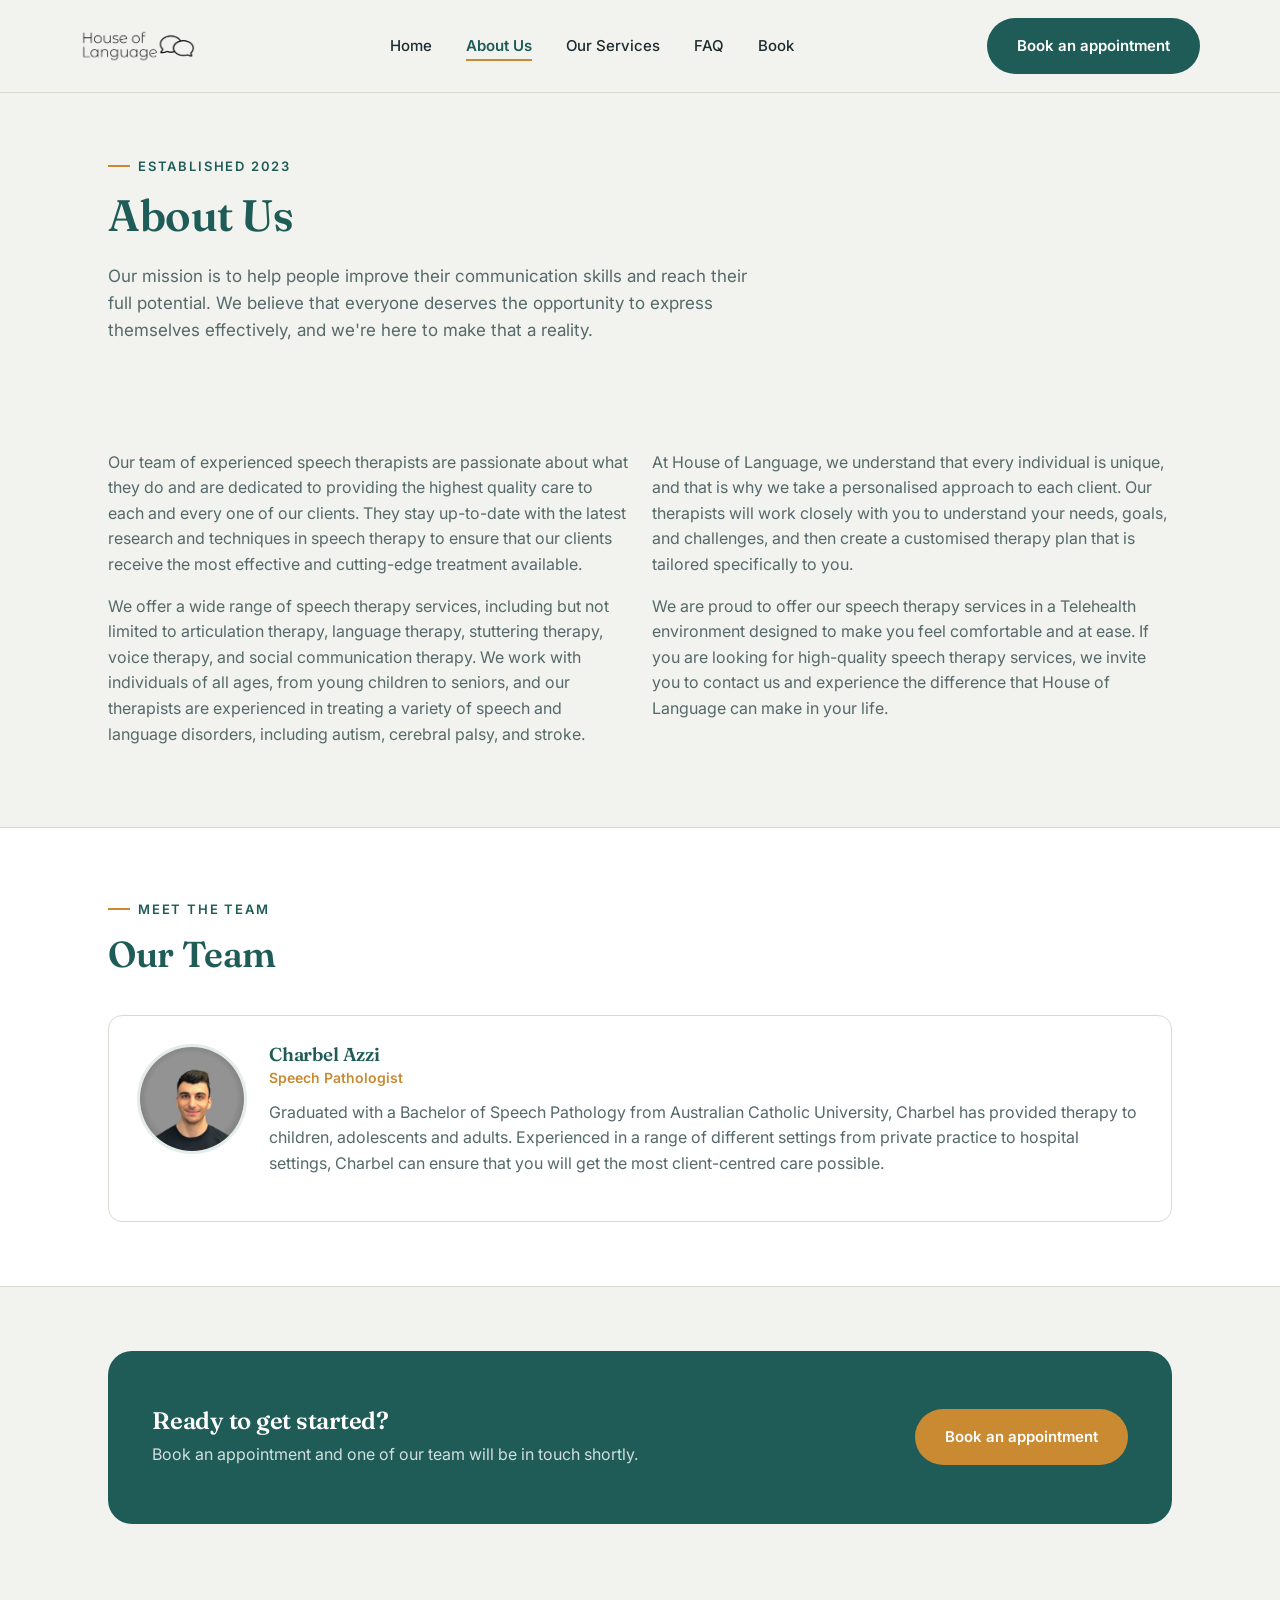
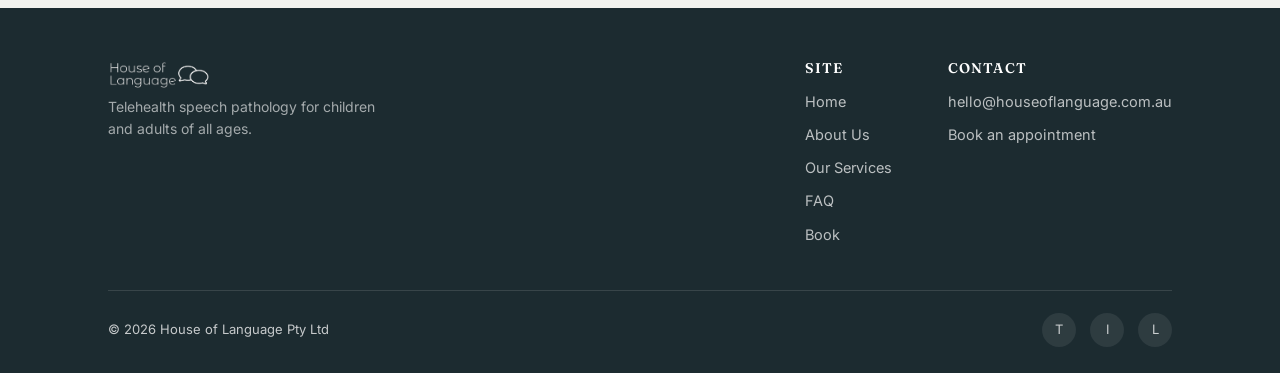
==== about.html @ f4f8b5aa "Add files via upload" ====
<!DOCTYPE html>
<html lang="en">
<head>
<meta charset="UTF-8">
<meta name="viewport" content="width=device-width, initial-scale=1">
<title>About Us | House of Language</title>
<meta name="description" content="Established in 2023, House of Language offers a wide range of speech therapy services for individuals of all ages, from young children to seniors.">
<link rel="preconnect" href="https://fonts.googleapis.com">
<link href="https://fonts.googleapis.com/css2?family=Fraunces:opsz,wght@9..144,500;9..144,600;9..144,700&family=Inter:wght@400;500;600;700&display=swap" rel="stylesheet">
<link rel="stylesheet" href="styles.css">
</head>
<body>

<header class="site-header">
  <div class="wrap nav">
    <a href="index.html" class="brand"><img src="logo-header.png" alt="House of Language" style="height:34px;width:auto;"></a>
    <nav>
      <ul class="nav-links">
        <li><a href="index.html">Home</a></li>
        <li><a href="about.html" class="active">About Us</a></li>
        <li><a href="services.html">Our Services</a></li>
        <li><a href="faq.html">FAQ</a></li>
        <li><a href="contact.html">Book</a></li>
      </ul>
    </nav>
    <div class="nav-cta">
      <a href="contact.html" class="btn btn-primary">Book an appointment</a>
      <button class="nav-toggle" aria-label="Toggle menu" aria-expanded="false"><span></span><span></span><span></span></button>
    </div>
  </div>
</header>

<section class="page-hero">
  <div class="wrap">
    <div class="eyebrow">Established 2023</div>
    <h1>About Us</h1>
    <p>Our mission is to help people improve their communication skills and reach their full potential. We believe that everyone deserves the opportunity to express themselves effectively, and we're here to make that a reality.</p>
  </div>
</section>

<section>
  <div class="wrap">
    <div class="grid grid-2" style="align-items:start;">
      <div>
        <p>Our team of experienced speech therapists are passionate about what they do and are dedicated to providing the highest quality care to each and every one of our clients. They stay up-to-date with the latest research and techniques in speech therapy to ensure that our clients receive the most effective and cutting-edge treatment available.</p>
        <p>We offer a wide range of speech therapy services, including but not limited to articulation therapy, language therapy, stuttering therapy, voice therapy, and social communication therapy. We work with individuals of all ages, from young children to seniors, and our therapists are experienced in treating a variety of speech and language disorders, including autism, cerebral palsy, and stroke.</p>
      </div>
      <div>
        <p>At House of Language, we understand that every individual is unique, and that is why we take a personalised approach to each client. Our therapists will work closely with you to understand your needs, goals, and challenges, and then create a customised therapy plan that is tailored specifically to you.</p>
        <p>We are proud to offer our speech therapy services in a Telehealth environment designed to make you feel comfortable and at ease. If you are looking for high-quality speech therapy services, we invite you to contact us and experience the difference that House of Language can make in your life.</p>
      </div>
    </div>
  </div>
</section>

<section class="section-alt">
  <div class="wrap">
    <div class="section-head">
      <div class="eyebrow">Meet the team</div>
      <h2>Our Team</h2>
    </div>
    <div class="team-card">
      <img src="charbel-azzi.jpg" alt="Charbel Azzi, Speech Pathologist">
      <div>
        <h3>Charbel Azzi</h3>
        <span class="team-role">Speech Pathologist</span>
        <p>Graduated with a Bachelor of Speech Pathology from Australian Catholic University, Charbel has provided therapy to children, adolescents and adults. Experienced in a range of different settings from private practice to hospital settings, Charbel can ensure that you will get the most client-centred care possible.</p>
      </div>
    </div>
  </div>
</section>

<section>
  <div class="wrap">
    <div class="cta-band">
      <div>
        <h2>Ready to get started?</h2>
        <p>Book an appointment and one of our team will be in touch shortly.</p>
      </div>
      <a href="contact.html" class="btn btn-primary">Book an appointment</a>
    </div>
  </div>
</section>

<footer>
  <div class="wrap">
    <div class="footer-top">
      <div>
        <img src="logo-footer.png" alt="House of Language" style="height:30px;width:auto;margin-bottom:6px;">
        <p style="max-width:32ch;color:rgba(255,255,255,.6);font-size:14px;">Telehealth speech pathology for children and adults of all ages.</p>
      </div>
      <div class="footer-cols">
        <div class="footer-col">
          <h4>Site</h4>
          <a href="index.html">Home</a>
          <a href="about.html">About Us</a>
          <a href="services.html">Our Services</a>
          <a href="faq.html">FAQ</a>
          <a href="contact.html">Book</a>
        </div>
        <div class="footer-col">
          <h4>Contact</h4>
          <a href="mailto:hello@houseoflanguage.com.au">hello@houseoflanguage.com.au</a>
          <a href="contact.html">Book an appointment</a>
        </div>
      </div>
    </div>
    <div class="footer-bottom">
      <span>&copy; 2026 House of Language Pty Ltd</span>
      <div class="social-row">
        <a href="https://www.tiktok.com/@houseoflanguage_sp" aria-label="TikTok">T</a>
        <a href="https://instagram.com/houseoflanguage_sp" aria-label="Instagram">I</a>
        <a href="https://www.linkedin.com/company/house-of-language/" aria-label="LinkedIn">L</a>
      </div>
    </div>
  </div>
</footer>

<script src="script.js"></script>
</body>
</html>
---- styles.css ----
/* ============================================================
   House of Language — design tokens
   ============================================================ */
:root{
  --ink:        #1C2B30;
  --ink-soft:   #55686A;
  --bg:         #F2F3EF;
  --card:       #FFFFFF;
  --teal-deep:  #1F5C57;
  --teal-mid:   #3E8079;
  --teal-pale:  #E4EDEA;
  --gold:       #C98A32;
  --gold-soft:  #F3E1BE;
  --sage:       #A9BFAE;
  --line:       #DAD9D0;

  --font-display: "Fraunces", Georgia, serif;
  --font-body: "Inter", -apple-system, BlinkMacSystemFont, "Segoe UI", sans-serif;

  --radius: 14px;
  --shadow: 0 10px 30px -12px rgba(28,43,48,0.18);
  --container: 1120px;
}

*,*::before,*::after{ box-sizing:border-box; }
html{ scroll-behavior:smooth; }
body{
  margin:0;
  font-family:var(--font-body);
  color:var(--ink);
  background:var(--bg);
  line-height:1.6;
  -webkit-font-smoothing:antialiased;
}
img{ max-width:100%; display:block; }
a{ color:inherit; text-decoration:none; }
h1,h2,h3,h4{ font-family:var(--font-display); font-weight:600; margin:0 0 .5em; line-height:1.15; letter-spacing:-0.01em; }
p{ margin:0 0 1em; color:var(--ink-soft); }
ul{ margin:0; padding:0; }
button{ font-family:inherit; }

.wrap{ max-width:var(--container); margin:0 auto; padding:0 28px; }
.eyebrow{
  display:inline-flex; align-items:center; gap:8px;
  font-size:13px; letter-spacing:.14em; text-transform:uppercase;
  color:var(--teal-deep); font-weight:600; margin-bottom:14px;
}
.eyebrow::before{
  content:""; width:22px; height:2px; background:var(--gold); display:inline-block;
}

:focus-visible{ outline:3px solid var(--gold); outline-offset:3px; border-radius:4px; }

/* ---------- Buttons ---------- */
.btn{
  display:inline-flex; align-items:center; justify-content:center; gap:8px;
  padding:14px 28px; border-radius:999px; font-weight:600; font-size:15px;
  border:2px solid transparent; cursor:pointer; transition:transform .15s ease, box-shadow .15s ease, background .15s ease;
}
.btn-primary{ background:var(--teal-deep); color:#fff; }
.btn-primary:hover{ background:var(--teal-mid); transform:translateY(-1px); box-shadow:0 8px 20px -8px rgba(31,92,87,.5); }
.btn-ghost{ background:transparent; color:var(--teal-deep); border-color:var(--teal-deep); }
.btn-ghost:hover{ background:var(--teal-pale); }

/* ---------- Header ---------- */
.site-header{
  position:sticky; top:0; z-index:50;
  background:rgba(242,243,239,0.9); backdrop-filter:blur(10px);
  border-bottom:1px solid var(--line);
}
.nav{
  display:flex; align-items:center; justify-content:space-between;
  padding:18px 0;
}
.brand{
  display:flex; align-items:center; gap:10px;
  font-family:var(--font-display); font-size:21px; font-weight:600; color:var(--teal-deep);
}
.brand .mark{ color:var(--gold); }
.nav-links{ display:flex; align-items:center; gap:34px; list-style:none; }
.nav-links a{
  font-size:15px; font-weight:500; color:var(--ink); position:relative; padding:4px 0;
}
.nav-links a::after{
  content:""; position:absolute; left:0; right:0; bottom:-2px; height:2px; background:var(--gold);
  transform:scaleX(0); transform-origin:left; transition:transform .2s ease;
}
.nav-links a:hover::after, .nav-links a.active::after{ transform:scaleX(1); }
.nav-links a.active{ color:var(--teal-deep); font-weight:600; }
.nav-cta{ display:flex; align-items:center; gap:22px; }
.nav-toggle{ display:none; background:none; border:none; cursor:pointer; padding:6px; }
.nav-toggle span{ display:block; width:24px; height:2px; background:var(--ink); margin:5px 0; transition:.2s; }

@media (max-width:860px){
  .nav-links{
    position:fixed; inset:66px 0 0 0; background:var(--bg); flex-direction:column;
    justify-content:flex-start; padding:30px 28px; gap:22px; transform:translateX(100%);
    transition:transform .25s ease; overflow-y:auto;
  }
  .nav-links.open{ transform:translateX(0); }
  .nav-links a{ font-size:19px; }
  .nav-toggle{ display:block; }
  .nav-cta .btn-primary{ display:none; }
}

/* ---------- Hero ---------- */
.hero{ padding:76px 0 60px; }
.hero .wrap{ display:grid; grid-template-columns:1.1fr .9fr; gap:56px; align-items:center; }
.hero h1{ font-size:clamp(34px,4.6vw,54px); color:var(--teal-deep); }
.hero .lede{ font-size:18px; max-width:46ch; }
.hero-actions{ display:flex; gap:16px; margin-top:28px; flex-wrap:wrap; }

.wave-art{ position:relative; }
.wave-bars{ display:flex; align-items:center; justify-content:center; gap:6px; height:220px; }
.wave-bars span{
  width:8px; border-radius:6px; background:linear-gradient(180deg,var(--teal-mid),var(--teal-deep));
  animation:sway 2.6s ease-in-out infinite;
}
.wave-bars span:nth-child(odd){ background:linear-gradient(180deg,var(--gold),var(--gold-soft)); }
.wave-bars span:nth-child(1){ height:40%; animation-delay:.1s; }
.wave-bars span:nth-child(2){ height:70%; animation-delay:.3s; }
.wave-bars span:nth-child(3){ height:50%; animation-delay:.5s; }
.wave-bars span:nth-child(4){ height:90%; animation-delay:.2s; }
.wave-bars span:nth-child(5){ height:35%; animation-delay:.6s; }
.wave-bars span:nth-child(6){ height:100%; animation-delay:.15s; }
.wave-bars span:nth-child(7){ height:55%; animation-delay:.45s; }
.wave-bars span:nth-child(8){ height:75%; animation-delay:.25s; }
.wave-bars span:nth-child(9){ height:45%; animation-delay:.55s; }
.wave-bars span:nth-child(10){ height:65%; animation-delay:.35s; }
.wave-bars span:nth-child(11){ height:30%; animation-delay:.5s; }
@keyframes sway{ 0%,100%{ transform:scaleY(1); } 50%{ transform:scaleY(.55); } }
@media (prefers-reduced-motion:reduce){ .wave-bars span{ animation:none; } }

/* ---------- Section divider (waveform rule) ---------- */
.divider{ width:100%; height:26px; margin:0 auto; opacity:.55; }

/* ---------- Sections ---------- */
section{ padding:64px 0; }
.section-alt{ background:var(--card); border-top:1px solid var(--line); border-bottom:1px solid var(--line); }
.section-head{ max-width:640px; margin-bottom:40px; }
.section-head h2{ font-size:clamp(26px,3.2vw,36px); color:var(--teal-deep); }

/* ---------- Cards / grids ---------- */
.grid{ display:grid; gap:24px; }
.grid-3{ grid-template-columns:repeat(3,1fr); }
.grid-2{ grid-template-columns:repeat(2,1fr); }
@media (max-width:860px){ .grid-3, .grid-2{ grid-template-columns:1fr; } }

.card{
  background:var(--card); border:1px solid var(--line); border-radius:var(--radius);
  padding:28px; transition:transform .18s ease, box-shadow .18s ease;
}
.card:hover{ transform:translateY(-4px); box-shadow:var(--shadow); }
.card .icon{
  width:44px; height:44px; border-radius:10px; background:var(--teal-pale);
  display:flex; align-items:center; justify-content:center; margin-bottom:16px; color:var(--teal-deep);
}
.card h3{ font-size:19px; color:var(--ink); }
.card p{ font-size:15px; margin-bottom:0; }

/* ---------- Photo frame ---------- */
.photo-frame{
  border-radius: var(--radius);
  overflow:hidden;
  box-shadow: var(--shadow);
  border:1px solid var(--line);
}
.photo-frame img{ width:100%; height:100%; object-fit:cover; display:block; }
.photo-banner{ border-radius: var(--radius); overflow:hidden; margin:40px 0; }
.photo-banner img{ width:100%; display:block; max-height:340px; object-fit:cover; }

/* ---------- Team ---------- */
.team-card{ display:flex; gap:22px; align-items:flex-start; background:var(--card); border:1px solid var(--line); border-radius:var(--radius); padding:28px; }
.team-card img{ width:110px; height:110px; border-radius:50%; object-fit:cover; flex-shrink:0; border:3px solid var(--teal-pale); }
.team-card h3{ margin-bottom:2px; color:var(--teal-deep); }
.team-role{ color:var(--gold); font-weight:600; font-size:14px; margin-bottom:10px; display:block; }

/* ---------- FAQ accordion ---------- */
.faq-list{ max-width:820px; }
.faq-item{ border-bottom:1px solid var(--line); }
.faq-q{
  width:100%; text-align:left; background:none; border:none; cursor:pointer;
  padding:22px 0; display:flex; justify-content:space-between; align-items:center;
  font-family:var(--font-display); font-size:18px; color:var(--ink); gap:20px;
}
.faq-q .plus{
  flex-shrink:0; width:26px; height:26px; border-radius:50%; border:2px solid var(--teal-deep);
  color:var(--teal-deep); display:flex; align-items:center; justify-content:center; font-size:16px;
  transition:transform .2s ease, background .2s ease, color .2s ease;
}
.faq-item.open .faq-q .plus{ background:var(--teal-deep); color:#fff; transform:rotate(45deg); }
.faq-a{ max-height:0; overflow:hidden; transition:max-height .3s ease; }
.faq-a-inner{ padding-bottom:22px; font-size:15.5px; max-width:70ch; }
.faq-a p{ margin-bottom:12px; }

/* ---------- CTA band ---------- */
.cta-band{
  background:var(--teal-deep); color:#fff; border-radius:24px; padding:56px 44px;
  display:flex; align-items:center; justify-content:space-between; gap:30px; flex-wrap:wrap;
}
.cta-band h2{ color:#fff; margin-bottom:8px; }
.cta-band p{ color:rgba(255,255,255,.8); margin-bottom:0; }
.cta-band .btn-primary{ background:var(--gold); }
.cta-band .btn-primary:hover{ background:#b87c29; }

/* ---------- Contact / form ---------- */
.contact-grid{ display:grid; grid-template-columns:1fr 1fr; gap:48px; align-items:start; }
@media (max-width:860px){ .contact-grid{ grid-template-columns:1fr; } }
.field{ margin-bottom:18px; }
.field label{ display:block; font-size:13px; font-weight:600; color:var(--ink); margin-bottom:6px; }
.field input, .field textarea, .field select{
  width:100%; padding:13px 14px; border:1.5px solid var(--line); border-radius:10px;
  font-family:inherit; font-size:15px; background:#fff; color:var(--ink);
}
.field input:focus, .field textarea:focus, .field select:focus{ border-color:var(--teal-mid); outline:none; }
.form-note{ font-size:13px; color:var(--ink-soft); margin-top:10px; }
.contact-info-card{ background:var(--teal-pale); border-radius:var(--radius); padding:32px; }
.contact-info-card h3{ color:var(--teal-deep); }
.contact-info-row{ display:flex; gap:12px; align-items:flex-start; margin-bottom:18px; }
.contact-info-row .icon{ width:36px; height:36px; border-radius:8px; background:#fff; display:flex; align-items:center; justify-content:center; color:var(--teal-deep); flex-shrink:0; }

/* ---------- Footer ---------- */
footer{ background:var(--ink); color:rgba(255,255,255,.75); padding:52px 0 26px; margin-top:20px; }
.footer-top{ display:flex; justify-content:space-between; gap:40px; flex-wrap:wrap; padding-bottom:34px; border-bottom:1px solid rgba(255,255,255,.12); }
.footer-brand{ font-family:var(--font-display); font-size:20px; color:#fff; margin-bottom:10px; }
.footer-cols{ display:flex; gap:56px; flex-wrap:wrap; }
.footer-col h4{ color:#fff; font-size:14px; text-transform:uppercase; letter-spacing:.08em; margin-bottom:14px; }
.footer-col a{ display:block; font-size:14.5px; color:rgba(255,255,255,.7); margin-bottom:10px; }
.footer-col a:hover{ color:var(--gold-soft); }
.footer-bottom{ display:flex; justify-content:space-between; align-items:center; padding-top:22px; flex-wrap:wrap; gap:14px; font-size:13px; }
.social-row{ display:flex; gap:14px; }
.social-row a{ width:34px; height:34px; border-radius:50%; background:rgba(255,255,255,.08); display:flex; align-items:center; justify-content:center; }
.social-row a:hover{ background:var(--teal-mid); }

/* ---------- Page hero (inner pages) ---------- */
.page-hero{ padding:56px 0 24px; }
.page-hero h1{ color:var(--teal-deep); font-size:clamp(30px,4vw,44px); }
.page-hero p{ max-width:60ch; font-size:17px; }

/* ---------- Utility ---------- */
.mt-0{ margin-top:0; }
.center{ text-align:center; }
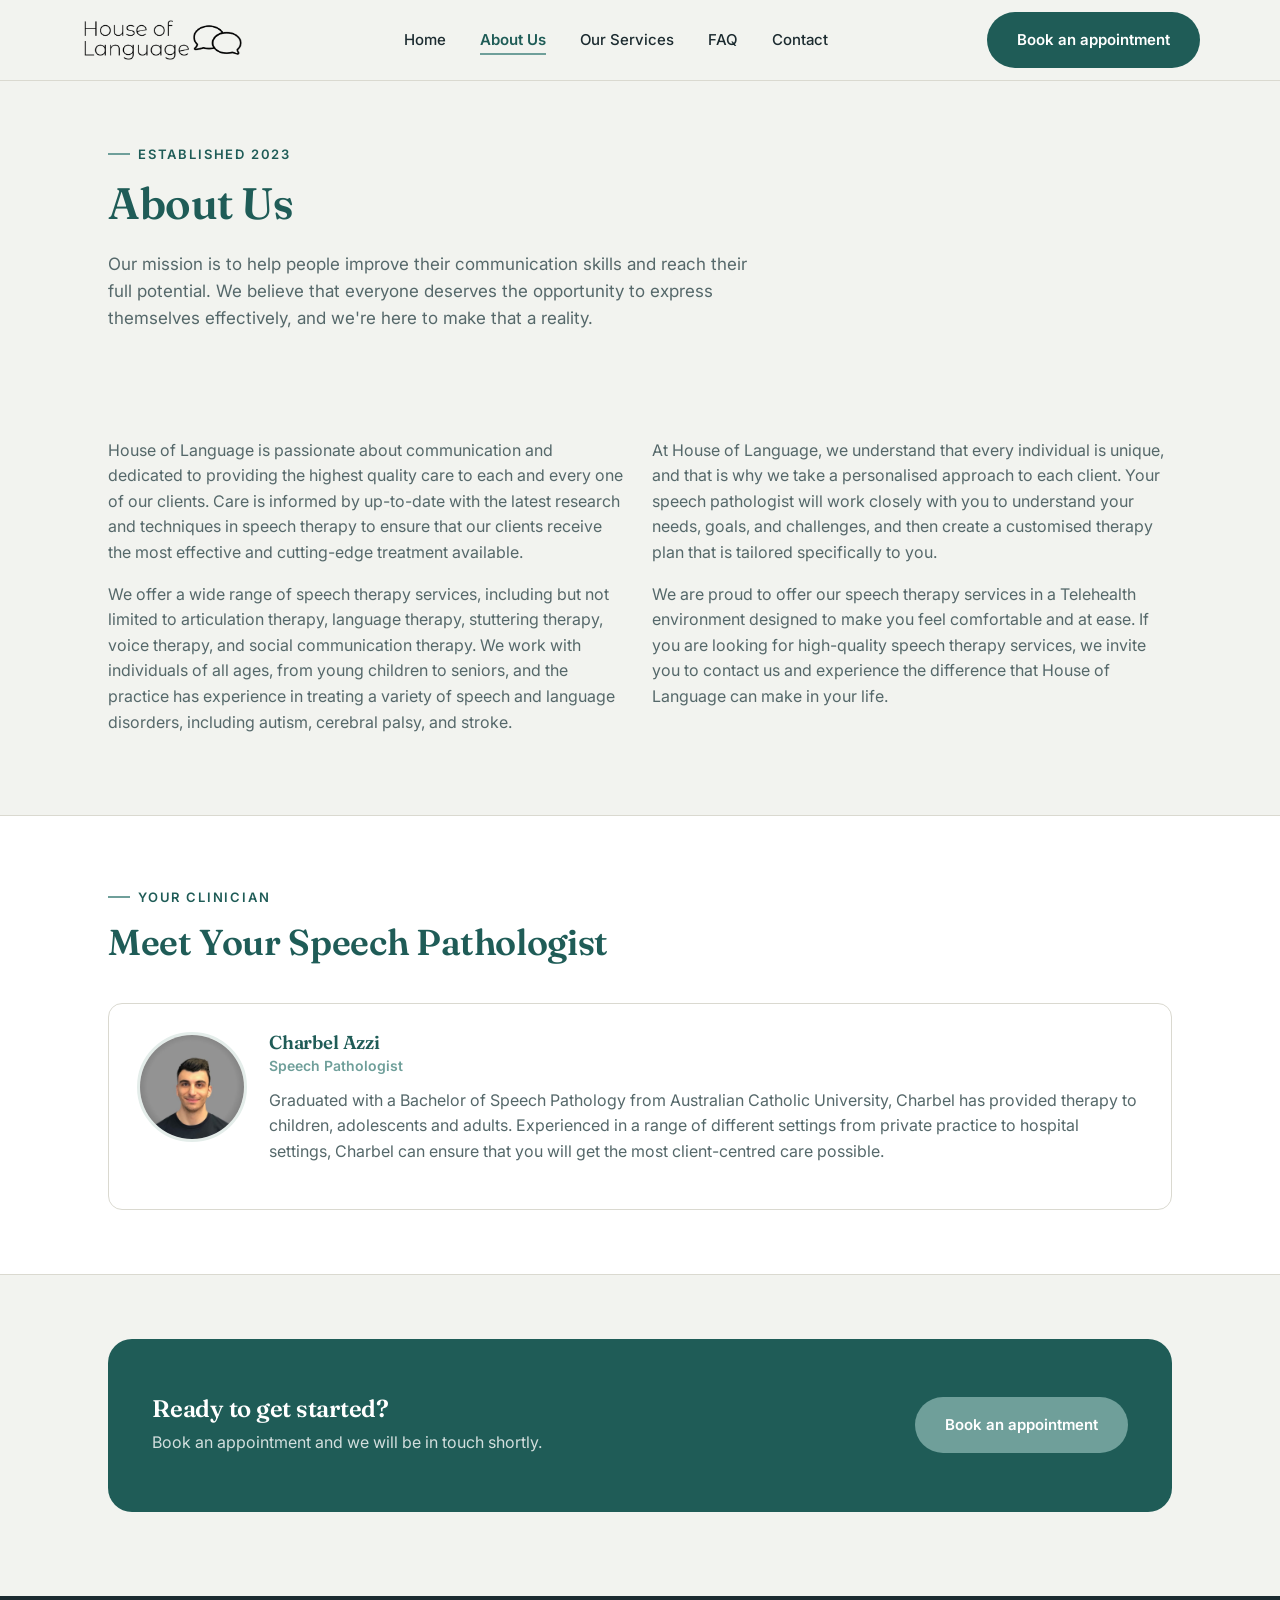
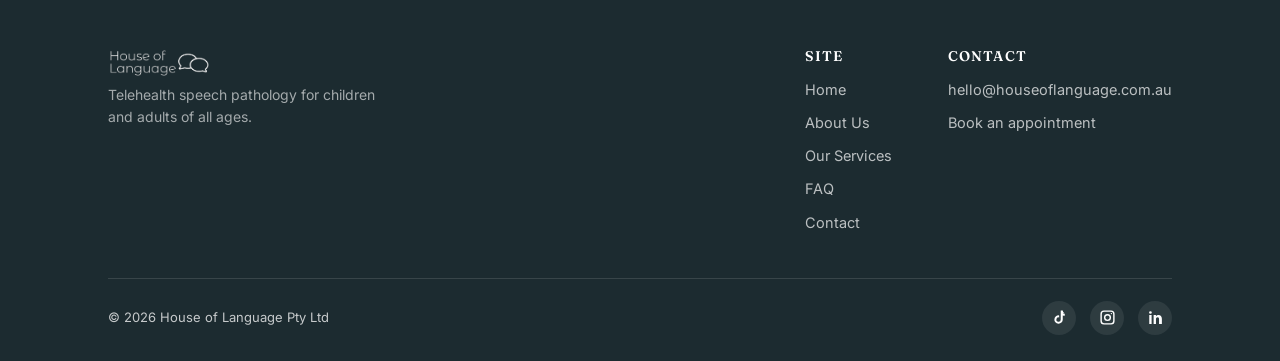
==== commit e62de9d5: "Add files via upload" ====
--- a/about.html
+++ b/about.html
@@ -3,8 +3,20 @@
 <head>
 <meta charset="UTF-8">
 <meta name="viewport" content="width=device-width, initial-scale=1">
-<title>About Us | House of Language</title>
-<meta name="description" content="Established in 2023, House of Language offers a wide range of speech therapy services for individuals of all ages, from young children to seniors.">
+<title>About House of Language | Speech Pathologist Sydney</title>
+<meta name="description" content="Meet Charbel Azzi, a Sydney speech pathologist providing personalised Telehealth assessment and therapy for children, adolescents and adults.">
+
+<link rel="canonical" href="https://houseoflanguage.com.au/about.html">
+<meta name="robots" content="index, follow">
+<meta property="og:type" content="website">
+<meta property="og:site_name" content="House of Language">
+<meta property="og:title" content="About House of Language | Speech Pathologist Sydney">
+<meta property="og:description" content="Meet Charbel Azzi, a Sydney speech pathologist providing personalised Telehealth assessment and therapy for children, adolescents and adults.">
+<meta property="og:url" content="https://houseoflanguage.com.au/about.html">
+<meta property="og:image" content="https://houseoflanguage.com.au/logo-header.png">
+<meta name="twitter:card" content="summary_large_image">
+<meta name="twitter:title" content="About House of Language | Speech Pathologist Sydney">
+<meta name="twitter:description" content="Meet Charbel Azzi, a Sydney speech pathologist providing personalised Telehealth assessment and therapy for children, adolescents and adults.">
 <link rel="preconnect" href="https://fonts.googleapis.com">
 <link href="https://fonts.googleapis.com/css2?family=Fraunces:opsz,wght@9..144,500;9..144,600;9..144,700&family=Inter:wght@400;500;600;700&display=swap" rel="stylesheet">
 <link rel="stylesheet" href="styles.css">
@@ -13,14 +25,14 @@
 
 <header class="site-header">
   <div class="wrap nav">
-    <a href="index.html" class="brand"><img src="logo-header.png" alt="House of Language" style="height:34px;width:auto;"></a>
+    <a href="index.html" class="brand"><img src="logo-header.png" alt="House of Language" class="header-logo"></a>
     <nav>
       <ul class="nav-links">
         <li><a href="index.html">Home</a></li>
         <li><a href="about.html" class="active">About Us</a></li>
         <li><a href="services.html">Our Services</a></li>
         <li><a href="faq.html">FAQ</a></li>
-        <li><a href="contact.html">Book</a></li>
+        <li><a href="contact.html">Contact</a></li>
       </ul>
     </nav>
     <div class="nav-cta">
@@ -42,11 +54,11 @@
   <div class="wrap">
     <div class="grid grid-2" style="align-items:start;">
       <div>
-        <p>Our team of experienced speech therapists are passionate about what they do and are dedicated to providing the highest quality care to each and every one of our clients. They stay up-to-date with the latest research and techniques in speech therapy to ensure that our clients receive the most effective and cutting-edge treatment available.</p>
-        <p>We offer a wide range of speech therapy services, including but not limited to articulation therapy, language therapy, stuttering therapy, voice therapy, and social communication therapy. We work with individuals of all ages, from young children to seniors, and our therapists are experienced in treating a variety of speech and language disorders, including autism, cerebral palsy, and stroke.</p>
+        <p>House of Language is passionate about communication and dedicated to providing the highest quality care to each and every one of our clients. Care is informed by up-to-date with the latest research and techniques in speech therapy to ensure that our clients receive the most effective and cutting-edge treatment available.</p>
+        <p>We offer a wide range of speech therapy services, including but not limited to articulation therapy, language therapy, stuttering therapy, voice therapy, and social communication therapy. We work with individuals of all ages, from young children to seniors, and the practice has experience in treating a variety of speech and language disorders, including autism, cerebral palsy, and stroke.</p>
       </div>
       <div>
-        <p>At House of Language, we understand that every individual is unique, and that is why we take a personalised approach to each client. Our therapists will work closely with you to understand your needs, goals, and challenges, and then create a customised therapy plan that is tailored specifically to you.</p>
+        <p>At House of Language, we understand that every individual is unique, and that is why we take a personalised approach to each client. Your speech pathologist will work closely with you to understand your needs, goals, and challenges, and then create a customised therapy plan that is tailored specifically to you.</p>
         <p>We are proud to offer our speech therapy services in a Telehealth environment designed to make you feel comfortable and at ease. If you are looking for high-quality speech therapy services, we invite you to contact us and experience the difference that House of Language can make in your life.</p>
       </div>
     </div>
@@ -56,8 +68,8 @@
 <section class="section-alt">
   <div class="wrap">
     <div class="section-head">
-      <div class="eyebrow">Meet the team</div>
-      <h2>Our Team</h2>
+      <div class="eyebrow">Your clinician</div>
+      <h2>Meet Your Speech Pathologist</h2>
     </div>
     <div class="team-card">
       <img src="charbel-azzi.jpg" alt="Charbel Azzi, Speech Pathologist">
@@ -75,7 +87,7 @@
     <div class="cta-band">
       <div>
         <h2>Ready to get started?</h2>
-        <p>Book an appointment and one of our team will be in touch shortly.</p>
+        <p>Book an appointment and we will be in touch shortly.</p>
       </div>
       <a href="contact.html" class="btn btn-primary">Book an appointment</a>
     </div>
@@ -96,7 +108,7 @@
           <a href="about.html">About Us</a>
           <a href="services.html">Our Services</a>
           <a href="faq.html">FAQ</a>
-          <a href="contact.html">Book</a>
+          <a href="contact.html">Contact</a>
         </div>
         <div class="footer-col">
           <h4>Contact</h4>
@@ -108,9 +120,9 @@
     <div class="footer-bottom">
       <span>&copy; 2026 House of Language Pty Ltd</span>
       <div class="social-row">
-        <a href="https://www.tiktok.com/@houseoflanguage_sp" aria-label="TikTok">T</a>
-        <a href="https://instagram.com/houseoflanguage_sp" aria-label="Instagram">I</a>
-        <a href="https://www.linkedin.com/company/house-of-language/" aria-label="LinkedIn">L</a>
+        <a href="https://www.tiktok.com/@houseoflanguage_sp" aria-label="Follow House of Language on TikTok" target="_blank" rel="noopener noreferrer"><svg viewBox="0 0 24 24" aria-hidden="true"><path d="M16.6 5.82a4.86 4.86 0 0 0 2.83 1.03V9.7a7.7 7.7 0 0 1-2.83-.56v5.78a5.92 5.92 0 1 1-5.1-5.86v2.9a3.08 3.08 0 1 0 2.24 2.96V2h2.86c.04 1.4.76 2.73 2 3.82Z"/></svg></a>
+        <a href="https://instagram.com/houseoflanguage_sp" aria-label="Follow House of Language on Instagram" target="_blank" rel="noopener noreferrer"><svg viewBox="0 0 24 24" aria-hidden="true"><path d="M7 2h10a5 5 0 0 1 5 5v10a5 5 0 0 1-5 5H7a5 5 0 0 1-5-5V7a5 5 0 0 1 5-5Zm0 2a3 3 0 0 0-3 3v10a3 3 0 0 0 3 3h10a3 3 0 0 0 3-3V7a3 3 0 0 0-3-3H7Zm10.5 1.5a1 1 0 1 1 0 2 1 1 0 0 1 0-2ZM12 7a5 5 0 1 1 0 10 5 5 0 0 1 0-10Zm0 2a3 3 0 1 0 0 6 3 3 0 0 0 0-6Z"/></svg></a>
+        <a href="https://www.linkedin.com/company/house-of-language/" aria-label="Follow House of Language on LinkedIn" target="_blank" rel="noopener noreferrer"><svg viewBox="0 0 24 24" aria-hidden="true"><path d="M6.5 8.5H3.2V21h3.3V8.5ZM4.85 3A1.93 1.93 0 1 0 4.85 6.86 1.93 1.93 0 0 0 4.85 3ZM21 13.83c0-3.76-2-5.5-4.68-5.5a4.05 4.05 0 0 0-3.67 2.02V8.5H9.35V21h3.3v-6.2c0-1.63.3-3.21 2.33-3.21 2 0 2.03 1.87 2.03 3.32V21H21v-7.17Z"/></svg></a>
       </div>
     </div>
   </div>
--- a/styles.css
+++ b/styles.css
@@ -9,8 +9,8 @@
   --teal-deep:  #1F5C57;
   --teal-mid:   #3E8079;
   --teal-pale:  #E4EDEA;
-  --gold:       #C98A32;
-  --gold-soft:  #F3E1BE;
+  --gold:       #6F9F9A;
+  --gold-soft:  #DCEBE8;
   --sage:       #A9BFAE;
   --line:       #DAD9D0;
 
@@ -70,7 +70,7 @@
 }
 .nav{
   display:flex; align-items:center; justify-content:space-between;
-  padding:18px 0;
+  padding:12px 0;
 }
 .brand{
   display:flex; align-items:center; gap:10px;
@@ -201,7 +201,7 @@
 .cta-band h2{ color:#fff; margin-bottom:8px; }
 .cta-band p{ color:rgba(255,255,255,.8); margin-bottom:0; }
 .cta-band .btn-primary{ background:var(--gold); }
-.cta-band .btn-primary:hover{ background:#b87c29; }
+.cta-band .btn-primary:hover{ background:#5E8D88; }
 
 /* ---------- Contact / form ---------- */
 .contact-grid{ display:grid; grid-template-columns:1fr 1fr; gap:48px; align-items:start; }
@@ -240,3 +240,27 @@
 /* ---------- Utility ---------- */
 .mt-0{ margin-top:0; }
 .center{ text-align:center; }
+
+
+/* ---------- Brand refinements ---------- */
+.header-logo{ height:48px; width:auto; display:block; }
+.hero-brand{
+  min-height:260px; padding:38px; border-radius:28px;
+  background:linear-gradient(145deg,var(--card),var(--teal-pale));
+  border:1px solid var(--line); box-shadow:var(--shadow);
+  display:flex; flex-direction:column; align-items:center; justify-content:center; text-align:center;
+}
+.hero-brand img{ width:min(100%,360px); height:auto; }
+.hero-brand span{ margin-top:18px; color:var(--teal-deep); font-weight:600; letter-spacing:.04em; }
+.service-icon{
+  width:64px; height:64px; border-radius:16px; background:var(--teal-pale);
+  display:flex; align-items:center; justify-content:center; margin-bottom:18px;
+}
+.service-icon svg{ width:36px; height:36px; fill:none; stroke:var(--teal-deep); stroke-width:2.4; stroke-linecap:round; stroke-linejoin:round; }
+.social-row svg{ width:17px; height:17px; fill:currentColor; }
+.social-row a{ color:#fff; }
+@media (max-width:860px){
+  .header-logo{ height:42px; }
+  .hero .wrap{ grid-template-columns:1fr; }
+  .hero-brand{ min-height:210px; padding:28px; }
+}
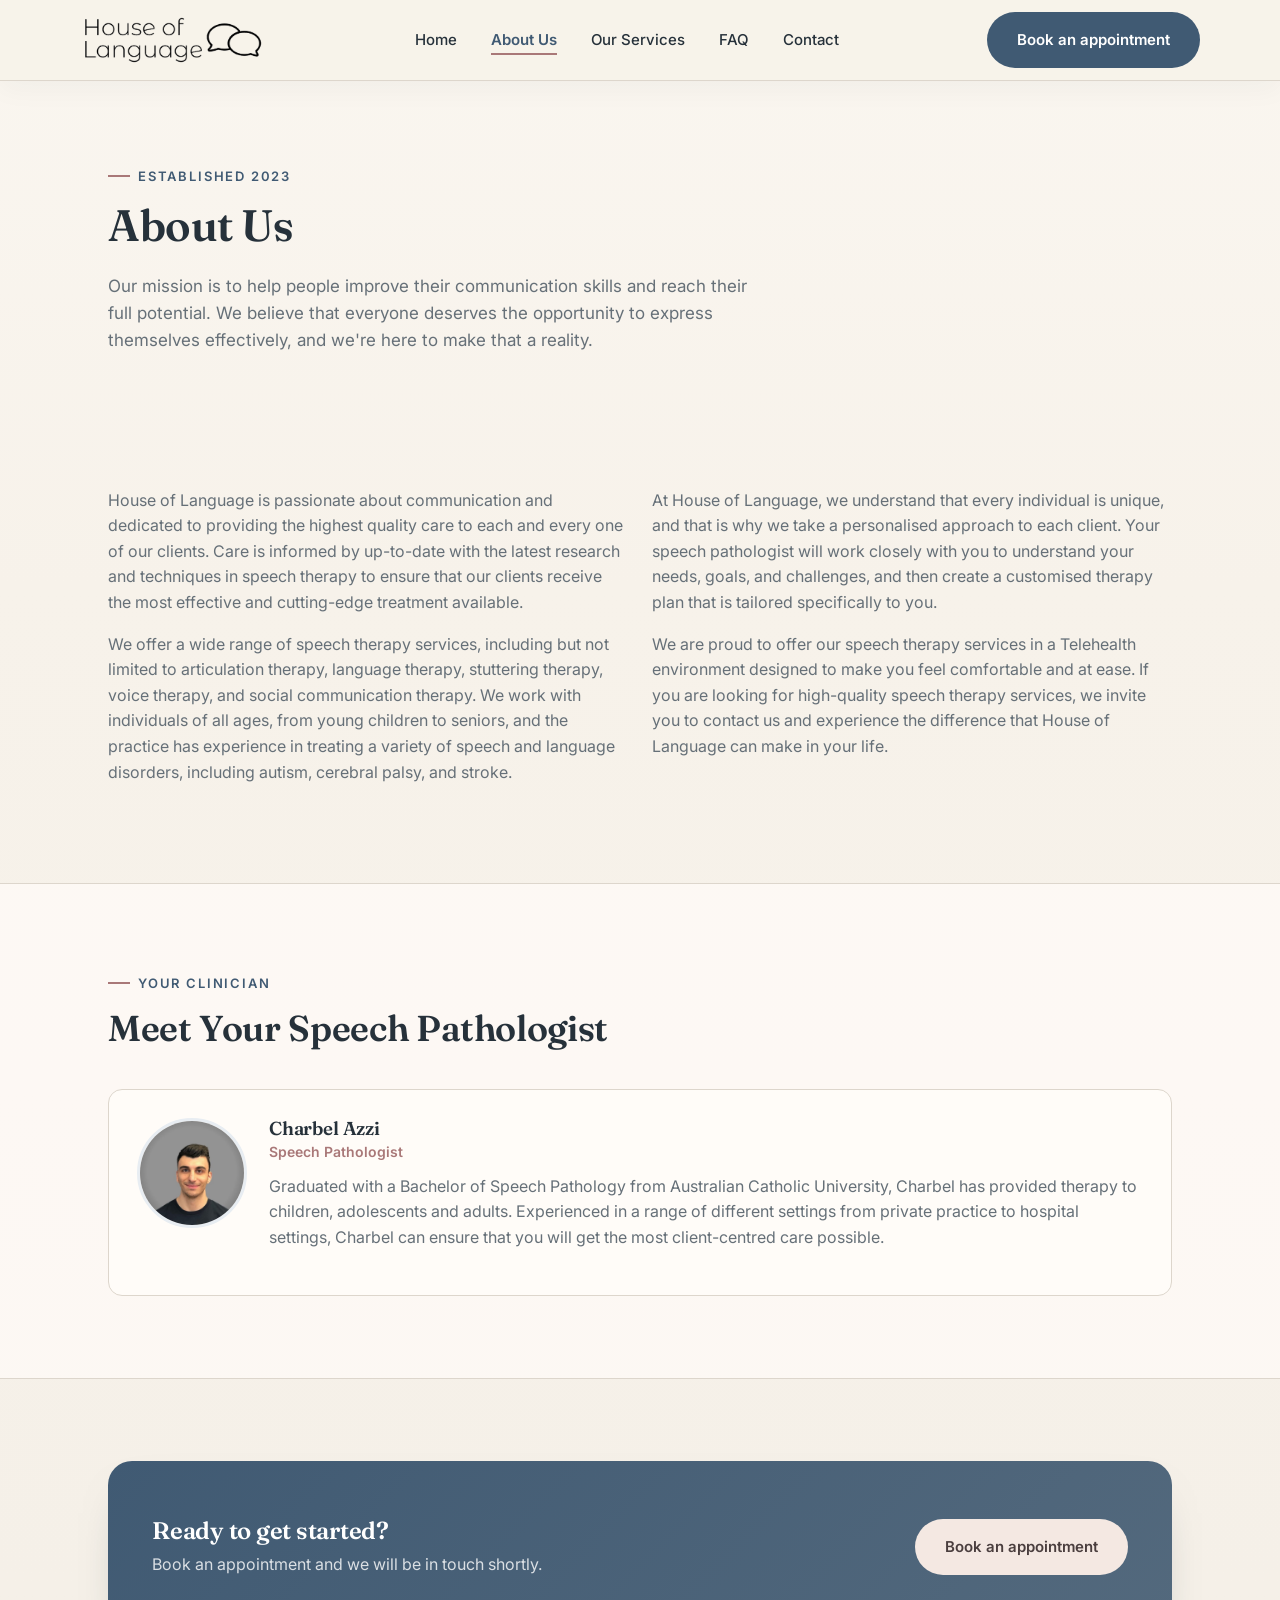
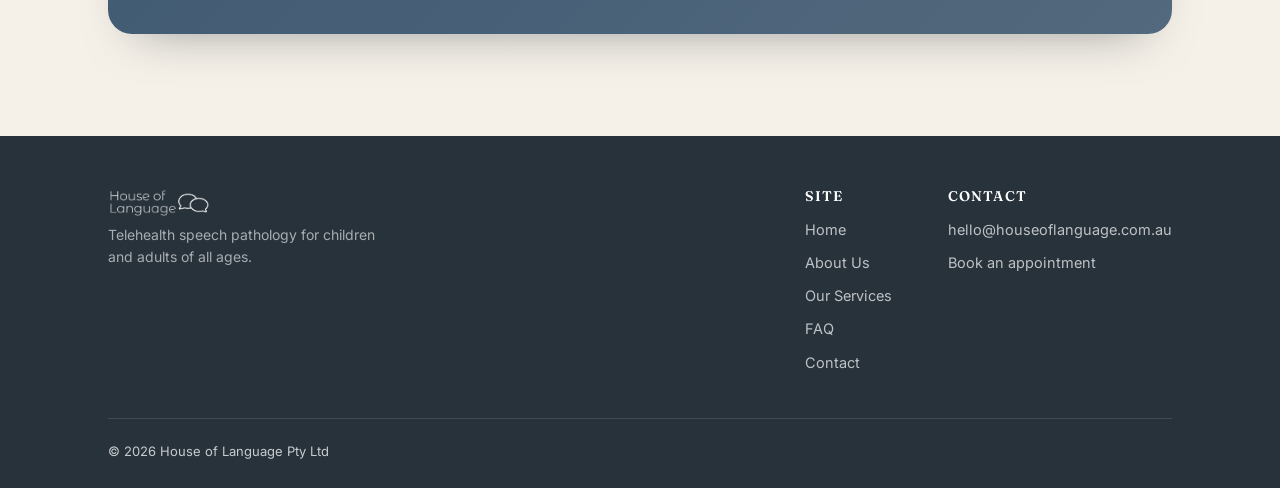
==== commit f96c4aef: "Add files via upload" ====
--- a/about.html
+++ b/about.html
@@ -119,11 +119,6 @@
     </div>
     <div class="footer-bottom">
       <span>&copy; 2026 House of Language Pty Ltd</span>
-      <div class="social-row">
-        <a href="https://www.tiktok.com/@houseoflanguage_sp" aria-label="Follow House of Language on TikTok" target="_blank" rel="noopener noreferrer"><svg viewBox="0 0 24 24" aria-hidden="true"><path d="M16.6 5.82a4.86 4.86 0 0 0 2.83 1.03V9.7a7.7 7.7 0 0 1-2.83-.56v5.78a5.92 5.92 0 1 1-5.1-5.86v2.9a3.08 3.08 0 1 0 2.24 2.96V2h2.86c.04 1.4.76 2.73 2 3.82Z"/></svg></a>
-        <a href="https://instagram.com/houseoflanguage_sp" aria-label="Follow House of Language on Instagram" target="_blank" rel="noopener noreferrer"><svg viewBox="0 0 24 24" aria-hidden="true"><path d="M7 2h10a5 5 0 0 1 5 5v10a5 5 0 0 1-5 5H7a5 5 0 0 1-5-5V7a5 5 0 0 1 5-5Zm0 2a3 3 0 0 0-3 3v10a3 3 0 0 0 3 3h10a3 3 0 0 0 3-3V7a3 3 0 0 0-3-3H7Zm10.5 1.5a1 1 0 1 1 0 2 1 1 0 0 1 0-2ZM12 7a5 5 0 1 1 0 10 5 5 0 0 1 0-10Zm0 2a3 3 0 1 0 0 6 3 3 0 0 0 0-6Z"/></svg></a>
-        <a href="https://www.linkedin.com/company/house-of-language/" aria-label="Follow House of Language on LinkedIn" target="_blank" rel="noopener noreferrer"><svg viewBox="0 0 24 24" aria-hidden="true"><path d="M6.5 8.5H3.2V21h3.3V8.5ZM4.85 3A1.93 1.93 0 1 0 4.85 6.86 1.93 1.93 0 0 0 4.85 3ZM21 13.83c0-3.76-2-5.5-4.68-5.5a4.05 4.05 0 0 0-3.67 2.02V8.5H9.35V21h3.3v-6.2c0-1.63.3-3.21 2.33-3.21 2 0 2.03 1.87 2.03 3.32V21H21v-7.17Z"/></svg></a>
-      </div>
     </div>
   </div>
 </footer>
--- a/styles.css
+++ b/styles.css
@@ -2,17 +2,17 @@
    House of Language — design tokens
    ============================================================ */
 :root{
-  --ink:        #1C2B30;
-  --ink-soft:   #55686A;
-  --bg:         #F2F3EF;
-  --card:       #FFFFFF;
-  --teal-deep:  #1F5C57;
-  --teal-mid:   #3E8079;
-  --teal-pale:  #E4EDEA;
-  --gold:       #6F9F9A;
-  --gold-soft:  #DCEBE8;
-  --sage:       #A9BFAE;
-  --line:       #DAD9D0;
+  --ink:        #26313A;
+  --ink-soft:   #667078;
+  --bg:         #F7F2EA;
+  --card:       #FFFCF8;
+  --teal-deep:  #405A73;
+  --teal-mid:   #6F879C;
+  --teal-pale:  #E8EDF2;
+  --gold:       #A97878;
+  --gold-soft:  #F1E4E0;
+  --sage:       #B8C2B4;
+  --line:       #DDD6CC;
 
   --font-display: "Fraunces", Georgia, serif;
   --font-body: "Inter", -apple-system, BlinkMacSystemFont, "Segoe UI", sans-serif;
@@ -58,14 +58,14 @@
   border:2px solid transparent; cursor:pointer; transition:transform .15s ease, box-shadow .15s ease, background .15s ease;
 }
 .btn-primary{ background:var(--teal-deep); color:#fff; }
-.btn-primary:hover{ background:var(--teal-mid); transform:translateY(-1px); box-shadow:0 8px 20px -8px rgba(31,92,87,.5); }
+.btn-primary:hover{ background:var(--teal-mid); transform:translateY(-1px); box-shadow:0 10px 24px -10px rgba(64,90,115,.45); }
 .btn-ghost{ background:transparent; color:var(--teal-deep); border-color:var(--teal-deep); }
 .btn-ghost:hover{ background:var(--teal-pale); }
 
 /* ---------- Header ---------- */
 .site-header{
   position:sticky; top:0; z-index:50;
-  background:rgba(242,243,239,0.9); backdrop-filter:blur(10px);
+  background:rgba(247,242,234,0.92); backdrop-filter:blur(10px);
   border-bottom:1px solid var(--line);
 }
 .nav{
@@ -201,7 +201,7 @@
 .cta-band h2{ color:#fff; margin-bottom:8px; }
 .cta-band p{ color:rgba(255,255,255,.8); margin-bottom:0; }
 .cta-band .btn-primary{ background:var(--gold); }
-.cta-band .btn-primary:hover{ background:#5E8D88; }
+.cta-band .btn-primary:hover{ background:#8F6262; }
 
 /* ---------- Contact / form ---------- */
 .contact-grid{ display:grid; grid-template-columns:1fr 1fr; gap:48px; align-items:start; }
@@ -264,3 +264,39 @@
   .hero .wrap{ grid-template-columns:1fr; }
   .hero-brand{ min-height:210px; padding:28px; }
 }
+
+
+/* ---------- Premium layout refresh ---------- */
+body{ background:linear-gradient(180deg,#FAF6F0 0%,var(--bg) 28%,#F4EFE7 100%); }
+.site-header{ box-shadow:0 8px 28px rgba(38,49,58,.04); }
+.nav{ min-height:76px; }
+.header-logo{ height:54px; }
+.hero{ padding:96px 0 82px; position:relative; overflow:hidden; }
+.hero::before{ content:""; position:absolute; width:420px; height:420px; border-radius:50%; background:rgba(169,120,120,.09); right:-180px; top:-180px; pointer-events:none; }
+.hero .wrap{ grid-template-columns:1.08fr .92fr; gap:72px; }
+.hero h1{ font-size:clamp(42px,5.4vw,68px); max-width:11ch; color:var(--ink); }
+.hero .lede{ font-size:19px; line-height:1.75; }
+.hero-brand{ min-height:330px; padding:52px; background:linear-gradient(145deg,#FFFCF8 0%,#F1E8E2 100%); border-color:#E6DDD3; box-shadow:0 24px 60px -28px rgba(38,49,58,.35); }
+.hero-brand span{ color:var(--ink-soft); font-weight:500; }
+section{ padding:82px 0; }
+.section-alt{ background:rgba(255,252,248,.76); }
+.card{ padding:32px; border-color:#E5DED4; box-shadow:0 10px 30px -24px rgba(38,49,58,.32); }
+.card:hover{ transform:translateY(-6px); box-shadow:0 22px 44px -28px rgba(38,49,58,.38); }
+.card .icon,.service-icon{ background:linear-gradient(145deg,var(--teal-pale),#F2E9E5); }
+.cta-band{ background:linear-gradient(135deg,#405A73 0%,#53697D 100%); box-shadow:0 22px 50px -30px rgba(38,49,58,.55); }
+.cta-band .btn-primary{ background:#F4E8E2; color:#4A3E3E; }
+.cta-band .btn-primary:hover{ background:#FFFFFF; }
+.contact-info-card{ background:linear-gradient(145deg,#EEF1F4,#F5EAE6); }
+footer{ background:#27323B; }
+.footer-bottom{ justify-content:flex-start; }
+.page-hero{ padding:78px 0 34px; }
+.page-hero h1,.section-head h2,.team-card h3{ color:var(--ink); }
+.team-role{ color:var(--gold); }
+@media (max-width:860px){
+  .hero{ padding:66px 0 54px; }
+  .hero .wrap{ gap:40px; }
+  .hero h1{ max-width:none; }
+  .hero-brand{ min-height:230px; padding:34px; }
+  section{ padding:62px 0; }
+  .header-logo{ height:46px; }
+}
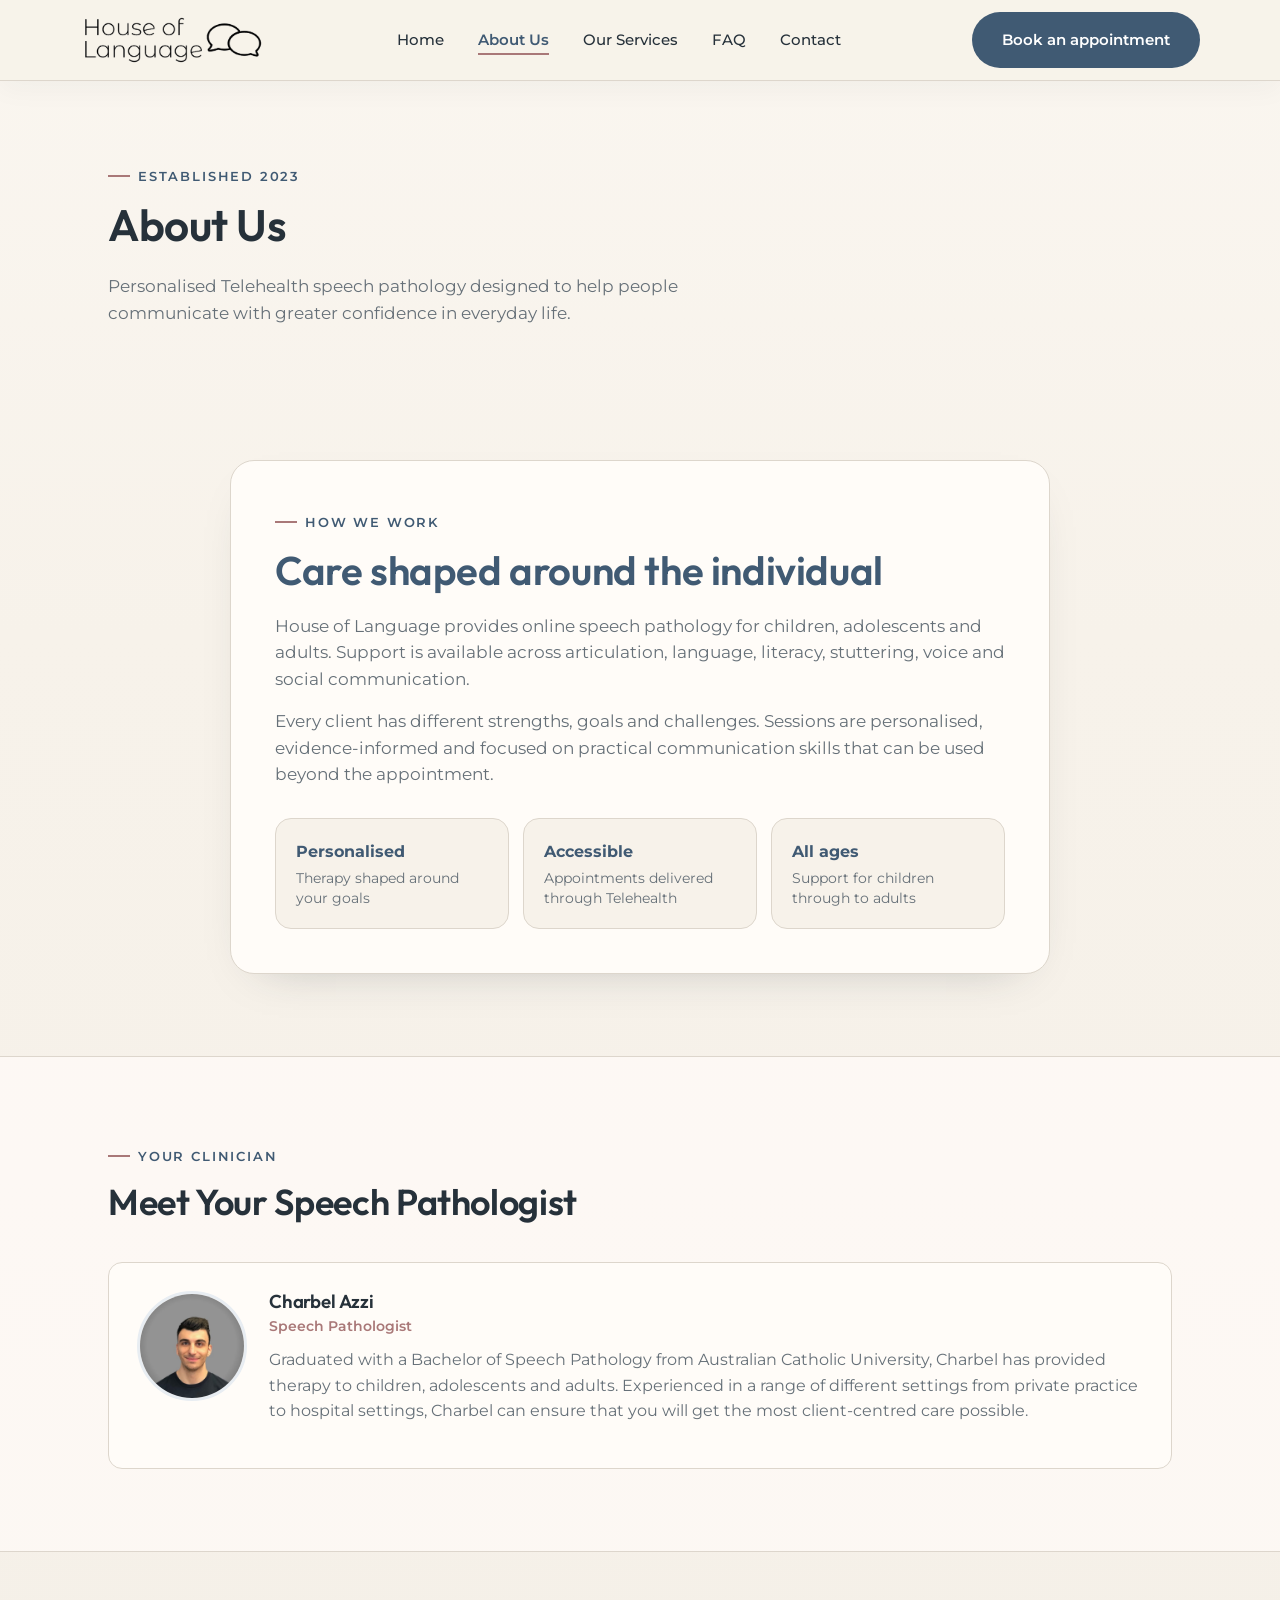
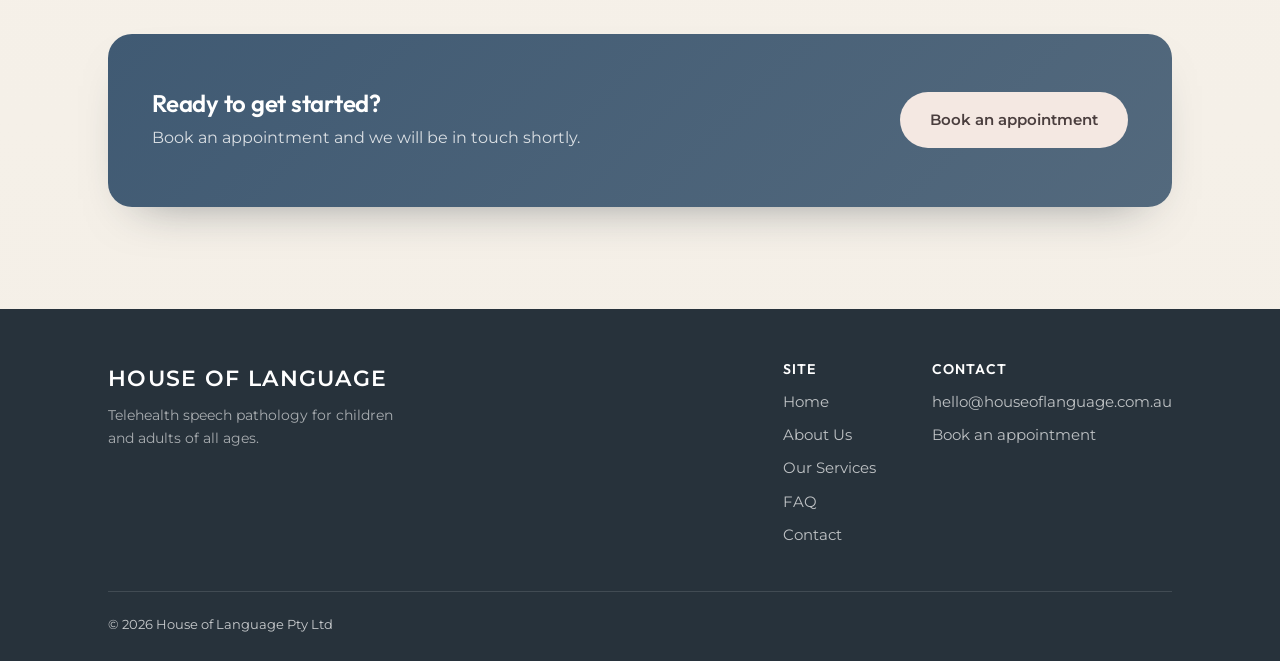
==== commit 39766b36: "Add files via upload" ====
--- a/about.html
+++ b/about.html
@@ -18,7 +18,7 @@
 <meta name="twitter:title" content="About House of Language | Speech Pathologist Sydney">
 <meta name="twitter:description" content="Meet Charbel Azzi, a Sydney speech pathologist providing personalised Telehealth assessment and therapy for children, adolescents and adults.">
 <link rel="preconnect" href="https://fonts.googleapis.com">
-<link href="https://fonts.googleapis.com/css2?family=Fraunces:opsz,wght@9..144,500;9..144,600;9..144,700&family=Inter:wght@400;500;600;700&display=swap" rel="stylesheet">
+<link href="https://fonts.googleapis.com/css2?family=Montserrat:wght@400;500;600;700&family=Outfit:wght@500;600;700&display=swap" rel="stylesheet">
 <link rel="stylesheet" href="styles.css">
 </head>
 <body>
@@ -46,20 +46,21 @@
   <div class="wrap">
     <div class="eyebrow">Established 2023</div>
     <h1>About Us</h1>
-    <p>Our mission is to help people improve their communication skills and reach their full potential. We believe that everyone deserves the opportunity to express themselves effectively, and we're here to make that a reality.</p>
+    <p>Personalised Telehealth speech pathology designed to help people communicate with greater confidence in everyday life.</p>
   </div>
 </section>
 
 <section>
   <div class="wrap">
-    <div class="grid grid-2" style="align-items:start;">
-      <div>
-        <p>House of Language is passionate about communication and dedicated to providing the highest quality care to each and every one of our clients. Care is informed by up-to-date with the latest research and techniques in speech therapy to ensure that our clients receive the most effective and cutting-edge treatment available.</p>
-        <p>We offer a wide range of speech therapy services, including but not limited to articulation therapy, language therapy, stuttering therapy, voice therapy, and social communication therapy. We work with individuals of all ages, from young children to seniors, and the practice has experience in treating a variety of speech and language disorders, including autism, cerebral palsy, and stroke.</p>
-      </div>
-      <div>
-        <p>At House of Language, we understand that every individual is unique, and that is why we take a personalised approach to each client. Your speech pathologist will work closely with you to understand your needs, goals, and challenges, and then create a customised therapy plan that is tailored specifically to you.</p>
-        <p>We are proud to offer our speech therapy services in a Telehealth environment designed to make you feel comfortable and at ease. If you are looking for high-quality speech therapy services, we invite you to contact us and experience the difference that House of Language can make in your life.</p>
+    <div class="about-story">
+      <div class="eyebrow">How we work</div>
+      <h2>Care shaped around the individual</h2>
+      <p>House of Language provides online speech pathology for children, adolescents and adults. Support is available across articulation, language, literacy, stuttering, voice and social communication.</p>
+      <p>Every client has different strengths, goals and challenges. Sessions are personalised, evidence-informed and focused on practical communication skills that can be used beyond the appointment.</p>
+      <div class="about-highlights">
+        <div><strong>Personalised</strong><span>Therapy shaped around your goals</span></div>
+        <div><strong>Accessible</strong><span>Appointments delivered through Telehealth</span></div>
+        <div><strong>All ages</strong><span>Support for children through to adults</span></div>
       </div>
     </div>
   </div>
@@ -98,7 +99,7 @@
   <div class="wrap">
     <div class="footer-top">
       <div>
-        <img src="logo-footer.png" alt="House of Language" style="height:30px;width:auto;margin-bottom:6px;">
+        <div class="footer-wordmark" aria-label="House of Language">HOUSE OF LANGUAGE</div>
         <p style="max-width:32ch;color:rgba(255,255,255,.6);font-size:14px;">Telehealth speech pathology for children and adults of all ages.</p>
       </div>
       <div class="footer-cols">
--- a/styles.css
+++ b/styles.css
@@ -1,5 +1,5 @@
 /* ============================================================
-   House of Language — design tokens
+   House of Language - design tokens
    ============================================================ */
 :root{
   --ink:        #26313A;
@@ -14,8 +14,8 @@
   --sage:       #B8C2B4;
   --line:       #DDD6CC;
 
-  --font-display: "Fraunces", Georgia, serif;
-  --font-body: "Inter", -apple-system, BlinkMacSystemFont, "Segoe UI", sans-serif;
+  --font-display: "Outfit", -apple-system, BlinkMacSystemFont, "Segoe UI", sans-serif;
+  --font-body: "Montserrat", -apple-system, BlinkMacSystemFont, "Segoe UI", sans-serif;
 
   --radius: 14px;
   --shadow: 0 10px 30px -12px rgba(28,43,48,0.18);
@@ -300,3 +300,81 @@
   section{ padding:62px 0; }
   .header-logo{ height:46px; }
 }
+
+
+/* ---------- July content and layout refresh ---------- */
+.hero-brand{
+  padding:0;
+  overflow:hidden;
+  display:grid;
+  grid-template-rows:auto 1fr;
+  min-height:430px;
+  background:var(--card);
+}
+.hero-brand-logo{
+  min-height:150px;
+  padding:30px 38px 24px;
+  display:flex;
+  align-items:center;
+  justify-content:center;
+  background:linear-gradient(145deg,#FFFCF8 0%,#F1E8E2 100%);
+}
+.hero-brand-logo img{ width:min(100%,330px); height:auto; }
+.hero-brand-photo{
+  width:100%;
+  height:280px;
+  object-fit:cover;
+  object-position:center;
+  border-top:1px solid var(--line);
+}
+.card .icon svg{
+  width:25px;
+  height:25px;
+  fill:none;
+  stroke:currentColor;
+  stroke-width:1.8;
+  stroke-linecap:round;
+  stroke-linejoin:round;
+}
+.about-story{
+  max-width:820px;
+  margin:0 auto;
+  padding:44px;
+  background:var(--card);
+  border:1px solid var(--line);
+  border-radius:24px;
+  box-shadow:0 18px 48px -32px rgba(38,49,58,.35);
+}
+.about-story h2{ color:var(--teal-deep); font-size:clamp(28px,3.5vw,40px); }
+.about-story > p{ max-width:70ch; font-size:16.5px; }
+.about-highlights{
+  display:grid;
+  grid-template-columns:repeat(3,1fr);
+  gap:14px;
+  margin-top:30px;
+}
+.about-highlights div{
+  padding:20px;
+  border-radius:16px;
+  background:var(--bg);
+  border:1px solid var(--line);
+}
+.about-highlights strong{ display:block; color:var(--teal-deep); margin-bottom:5px; }
+.about-highlights span{ display:block; color:var(--ink-soft); font-size:13.5px; line-height:1.45; }
+.footer-wordmark{
+  display:inline-block;
+  white-space:nowrap;
+  font-family:var(--font-body);
+  font-size:22px;
+  font-weight:600;
+  letter-spacing:.06em;
+  color:#fff;
+  margin-bottom:8px;
+}
+@media (max-width:860px){
+  .hero-brand{ min-height:350px; }
+  .hero-brand-logo{ min-height:125px; padding:24px; }
+  .hero-brand-photo{ height:225px; }
+  .about-story{ padding:30px 24px; }
+  .about-highlights{ grid-template-columns:1fr; }
+}
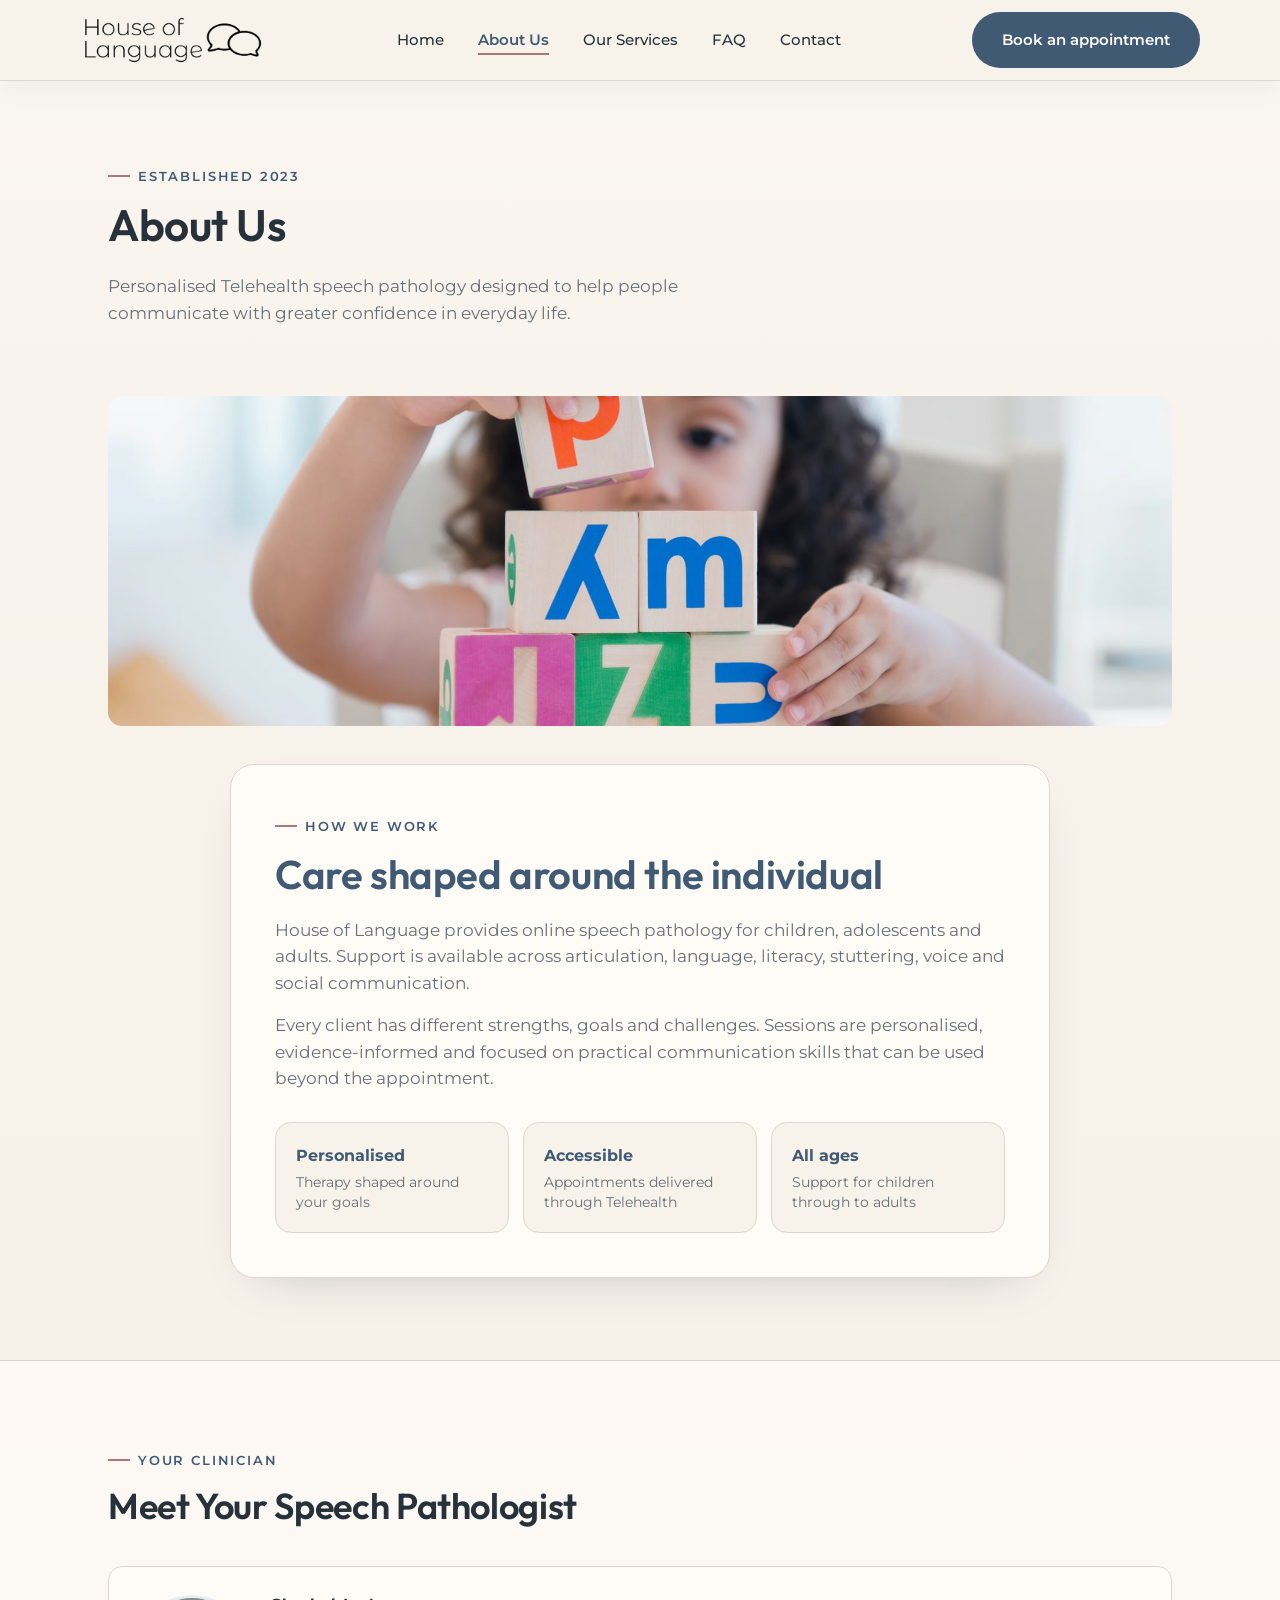
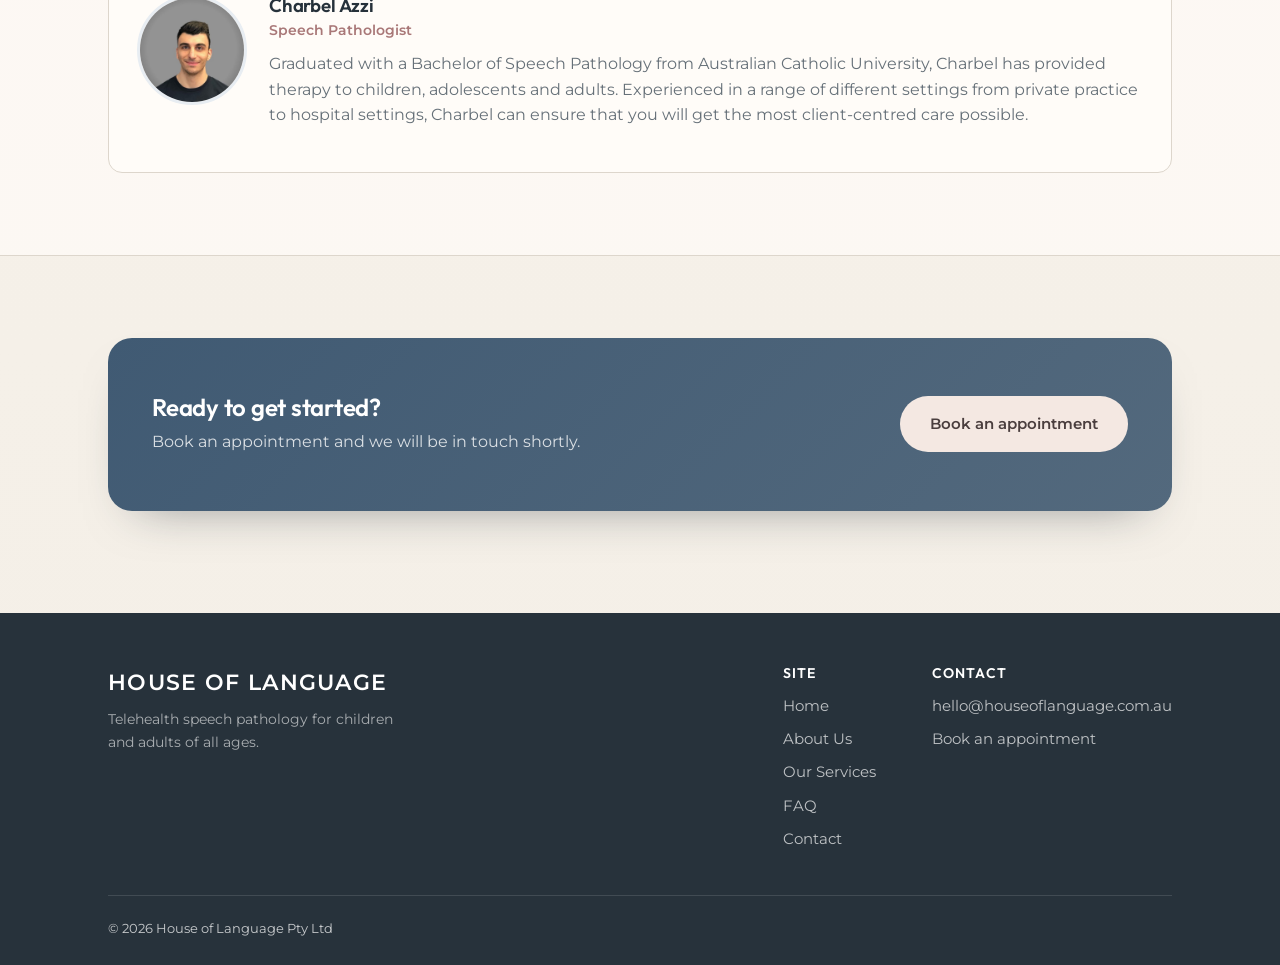
==== commit 66f1f69f: "Add files via upload" ====
--- a/about.html
+++ b/about.html
@@ -50,7 +50,15 @@
   </div>
 </section>
 
-<section>
+<section class="about-image-section">
+  <div class="wrap">
+    <div class="photo-banner about-banner">
+      <img src="about-banner.jpg" alt="Child using alphabet blocks during a language and literacy activity">
+    </div>
+  </div>
+</section>
+
+<section class="about-story-section">
   <div class="wrap">
     <div class="about-story">
       <div class="eyebrow">How we work</div>
--- a/styles.css
+++ b/styles.css
@@ -378,3 +378,67 @@
   .about-story{ padding:30px 24px; }
   .about-highlights{ grid-template-columns:1fr; }
 }
+
+
+/* ---------- Contact page spacing refinements ---------- */
+.contact-page .page-hero{
+  padding-bottom:12px;
+}
+.contact-page .page-hero + section{
+  padding-top:28px;
+}
+.contact-info-card h3{
+  margin-bottom:24px;
+}
+.contact-info-card .contact-info-row:first-of-type{
+  margin-top:4px;
+}
+
+/* Keep the replacement homepage image framed cleanly */
+.hero-brand-photo{
+  object-position:center 42%;
+}
+
+
+/* ---------- Final image and spacing fixes ---------- */
+.hero-brand{
+  grid-template-rows:auto minmax(0,1fr);
+}
+.hero-brand .hero-brand-photo{
+  width:100%;
+  max-width:none;
+  height:100%;
+  min-height:280px;
+  display:block;
+  object-fit:cover;
+  object-position:center 42%;
+  align-self:stretch;
+}
+.about-image-section{
+  padding:18px 0 10px;
+}
+.about-story-section{
+  padding-top:28px;
+}
+.about-banner{
+  margin:0;
+  height:330px;
+}
+.about-banner img{
+  width:100%;
+  height:100%;
+  object-fit:cover;
+  object-position:center 48%;
+}
+.faq-page .page-hero{
+  padding-bottom:10px;
+}
+.faq-page .page-hero + section{
+  padding-top:22px;
+}
+@media (max-width:860px){
+  .hero-brand .hero-brand-photo{ min-height:225px; }
+  .about-banner{ height:230px; }
+  .about-image-section{ padding-top:8px; }
+  .about-story-section{ padding-top:20px; }
+}
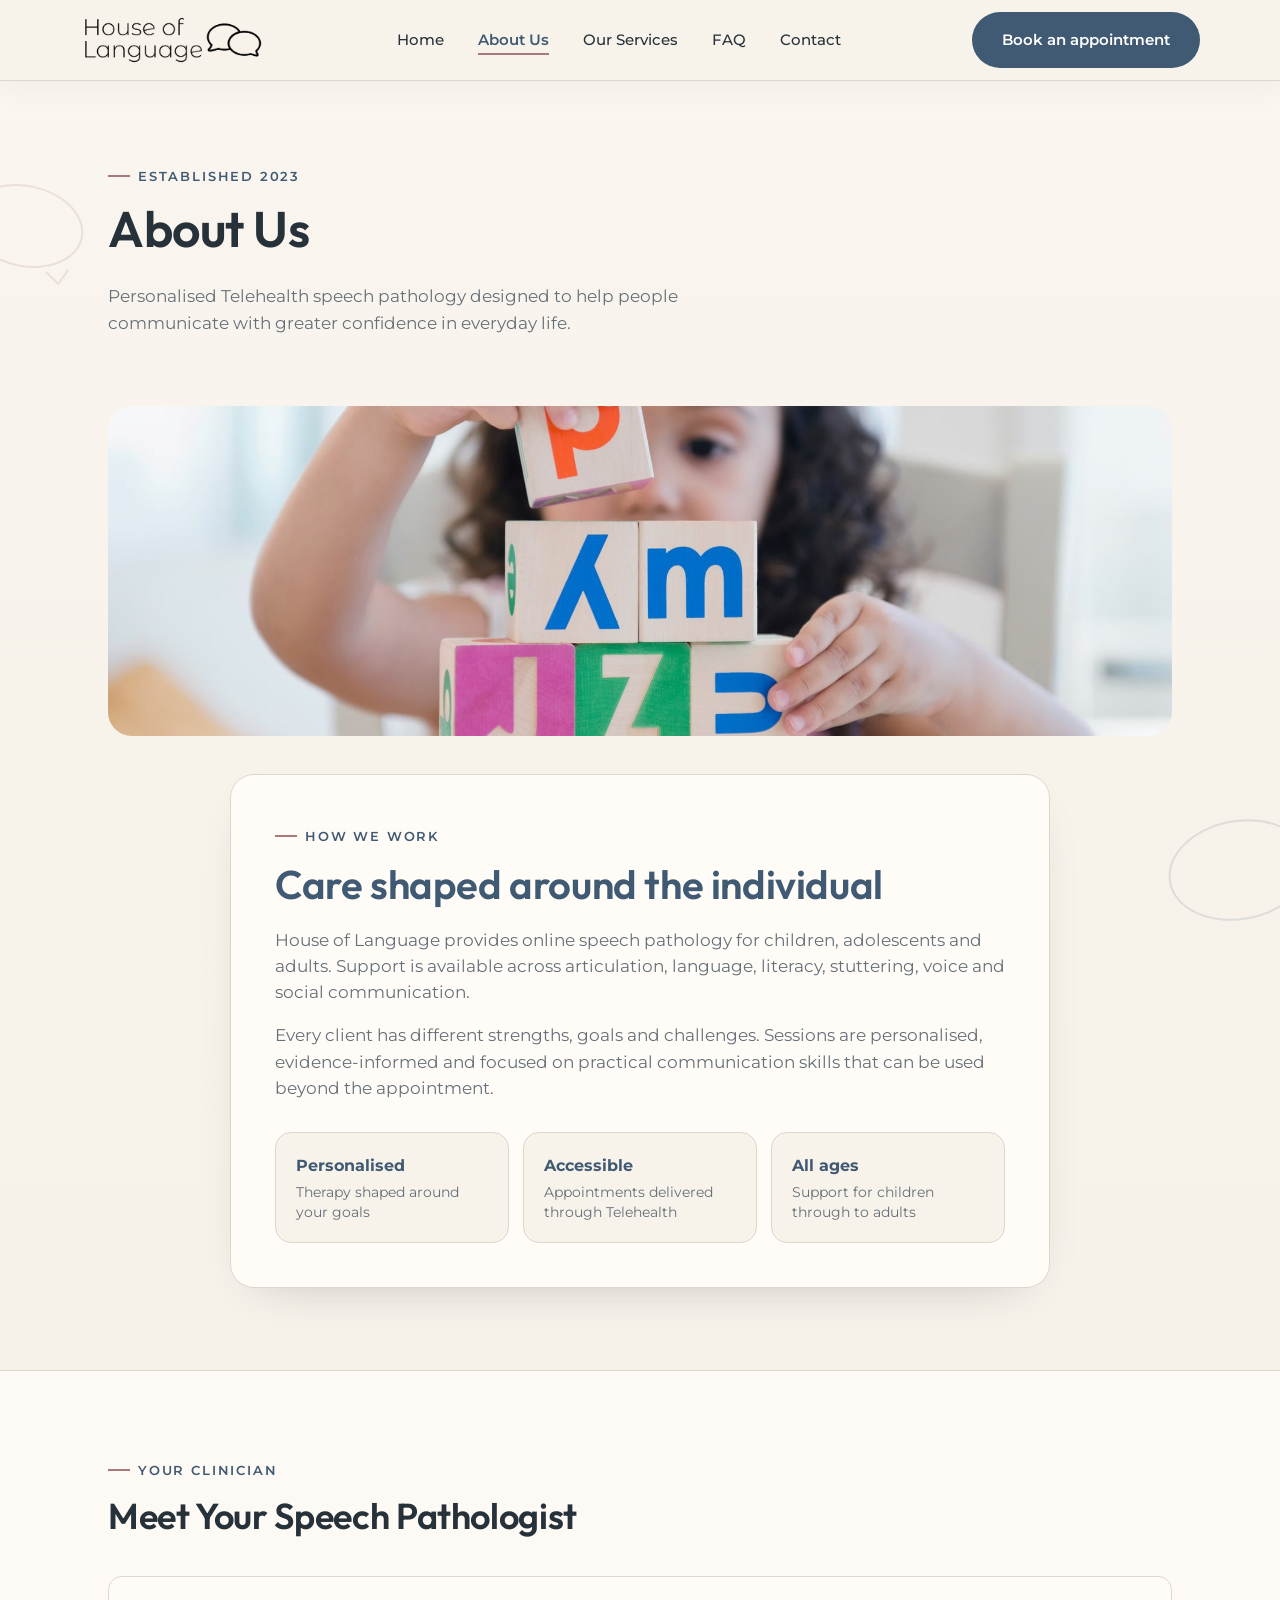
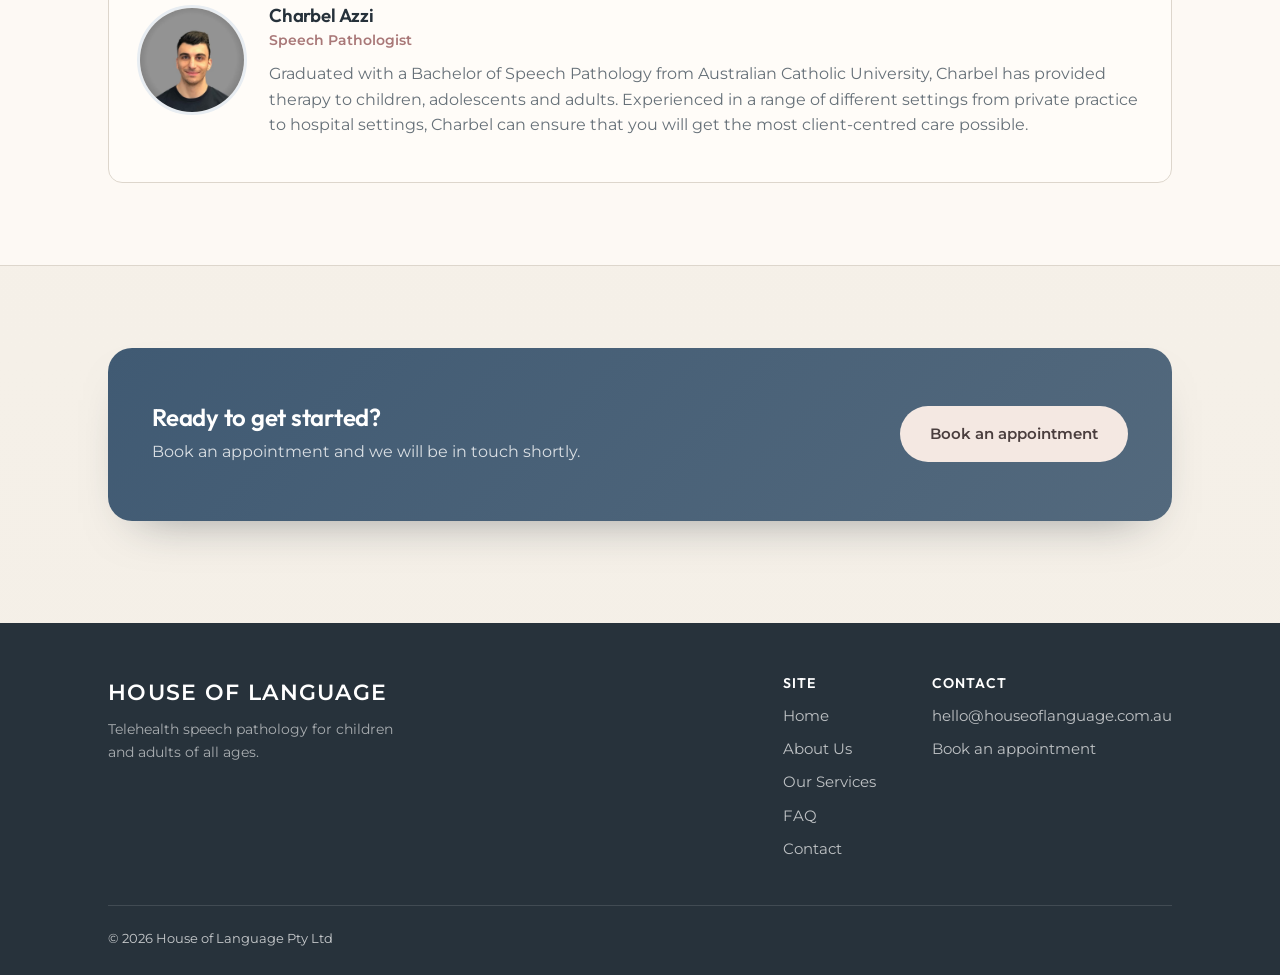
==== commit 155a0a31: "Add files via upload" ====
--- a/about.html
+++ b/about.html
@@ -19,9 +19,10 @@
 <meta name="twitter:description" content="Meet Charbel Azzi, a Sydney speech pathologist providing personalised Telehealth assessment and therapy for children, adolescents and adults.">
 <link rel="preconnect" href="https://fonts.googleapis.com">
 <link href="https://fonts.googleapis.com/css2?family=Montserrat:wght@400;500;600;700&family=Outfit:wght@500;600;700&display=swap" rel="stylesheet">
+<script>document.documentElement.classList.add("js");</script>
 <link rel="stylesheet" href="styles.css">
 </head>
-<body>
+<body class="about-page">
 
 <header class="site-header">
   <div class="wrap nav">
@@ -41,6 +42,12 @@
     </div>
   </div>
 </header>
+
+<div class="page-bubbles" aria-hidden="true">
+  <span class="speech-bubble bubble-one"></span>
+  <span class="speech-bubble bubble-two"></span>
+  <span class="speech-bubble bubble-three"></span>
+</div>
 
 <section class="page-hero">
   <div class="wrap">
--- a/styles.css
+++ b/styles.css
@@ -442,3 +442,176 @@
   .about-image-section{ padding-top:8px; }
   .about-story-section{ padding-top:20px; }
 }
+
+/* ---------- Final polish: services spacing, bubbles and reveal motion ---------- */
+body{
+  position:relative;
+  overflow-x:hidden;
+}
+
+.page-hero h1{
+  font-size:clamp(34px,4.6vw,50px);
+}
+.page-hero p{
+  max-width:54ch;
+}
+
+.photo-banner,
+.about-banner,
+.services-banner{
+  border-radius:24px;
+}
+
+.grid{
+  gap:30px;
+}
+.card{
+  transition:transform .24s ease, box-shadow .24s ease, border-color .24s ease;
+}
+.card:hover{
+  transform:translateY(-7px);
+  border-color:rgba(64,90,115,.25);
+  box-shadow:0 24px 48px -28px rgba(38,49,58,.42);
+}
+
+.services-page .page-hero{
+  padding-bottom:8px;
+}
+.services-content{
+  padding-top:22px;
+}
+.services-banner{
+  margin:0 0 44px;
+  height:300px;
+  overflow:hidden;
+}
+.services-banner img{
+  width:100%;
+  height:100%;
+  max-height:none;
+  object-fit:cover;
+  object-position:center 46%;
+}
+
+.page-bubbles{
+  position:absolute;
+  inset:0;
+  z-index:0;
+  pointer-events:none;
+  overflow:hidden;
+}
+.site-header,
+main,
+section,
+footer{
+  position:relative;
+  z-index:1;
+}
+.speech-bubble{
+  position:absolute;
+  display:block;
+  width:94px;
+  height:66px;
+  border:2px solid rgba(169,120,120,.18);
+  border-radius:50%;
+  transform:rotate(-10deg);
+}
+.speech-bubble::after{
+  content:"";
+  position:absolute;
+  width:18px;
+  height:18px;
+  right:7px;
+  bottom:-8px;
+  border-right:2px solid rgba(169,120,120,.18);
+  border-bottom:2px solid rgba(169,120,120,.18);
+  background:transparent;
+  transform:rotate(32deg) skew(8deg);
+}
+.speech-bubble:nth-child(2){
+  border-color:rgba(64,90,115,.14);
+}
+.speech-bubble:nth-child(2)::after{
+  border-color:rgba(64,90,115,.14);
+}
+.speech-bubble:nth-child(3){
+  border-color:rgba(177,155,132,.18);
+}
+.speech-bubble:nth-child(3)::after{
+  border-color:rgba(177,155,132,.18);
+}
+
+.home-page .bubble-one{ top:135px; right:-24px; width:140px; height:98px; }
+.home-page .bubble-two{ top:760px; left:-42px; width:112px; height:78px; transform:rotate(14deg); }
+.home-page .bubble-three{ bottom:310px; right:5%; width:76px; height:54px; transform:rotate(-18deg); }
+
+.about-page .bubble-one{ top:185px; left:-34px; width:118px; height:82px; transform:rotate(12deg); }
+.about-page .bubble-two{ top:820px; right:-30px; width:142px; height:100px; }
+.about-page .bubble-three{ bottom:250px; left:7%; width:72px; height:50px; transform:rotate(-20deg); }
+
+.services-page .bubble-one{ top:155px; right:-30px; width:126px; height:88px; }
+.services-page .bubble-two{ top:920px; left:-38px; width:108px; height:76px; transform:rotate(18deg); }
+.services-page .bubble-three{ bottom:280px; right:8%; width:78px; height:55px; transform:rotate(-16deg); }
+
+.faq-page .bubble-one{ top:170px; left:-30px; width:112px; height:78px; transform:rotate(14deg); }
+.faq-page .bubble-two{ top:670px; right:-28px; width:132px; height:92px; }
+.faq-page .bubble-three{ bottom:230px; left:10%; width:70px; height:50px; transform:rotate(-14deg); }
+
+.contact-page .bubble-one{ top:150px; right:-32px; width:124px; height:86px; }
+.contact-page .bubble-two{ top:690px; left:-38px; width:110px; height:76px; transform:rotate(16deg); }
+.contact-page .bubble-three{ bottom:240px; right:9%; width:74px; height:52px; transform:rotate(-18deg); }
+
+.reveal{
+  opacity:0;
+  transform:translateY(18px);
+  transition:opacity .55s ease, transform .55s ease;
+}
+.reveal.is-visible{
+  opacity:1;
+  transform:none;
+}
+
+@media (prefers-reduced-motion:reduce){
+  .reveal,
+  .reveal.is-visible{
+    opacity:1;
+    transform:none;
+    transition:none;
+  }
+}
+
+@media (max-width:860px){
+  .page-hero h1{ font-size:clamp(32px,10vw,42px); }
+  .services-content{ padding-top:14px; }
+  .services-banner{ height:220px; margin-bottom:32px; }
+  .grid{ gap:22px; }
+  .speech-bubble{ opacity:.7; transform:scale(.78); }
+}
+
+
+/* ---------- Apple-inspired page transitions ---------- */
+html.js body{
+  opacity:0;
+  transform:translateY(5px);
+}
+html.js body.page-loaded{
+  opacity:1;
+  transform:none;
+  transition:opacity .42s cubic-bezier(.25,.1,.25,1), transform .42s cubic-bezier(.25,.1,.25,1);
+}
+html.js body.page-leaving{
+  opacity:0;
+  transform:translateY(-3px);
+  transition:opacity .22s cubic-bezier(.4,0,1,1), transform .22s cubic-bezier(.4,0,1,1);
+  pointer-events:none;
+}
+
+@media (prefers-reduced-motion:reduce){
+  html.js body,
+  html.js body.page-loaded,
+  html.js body.page-leaving{
+    opacity:1;
+    transform:none;
+    transition:none;
+  }
+}
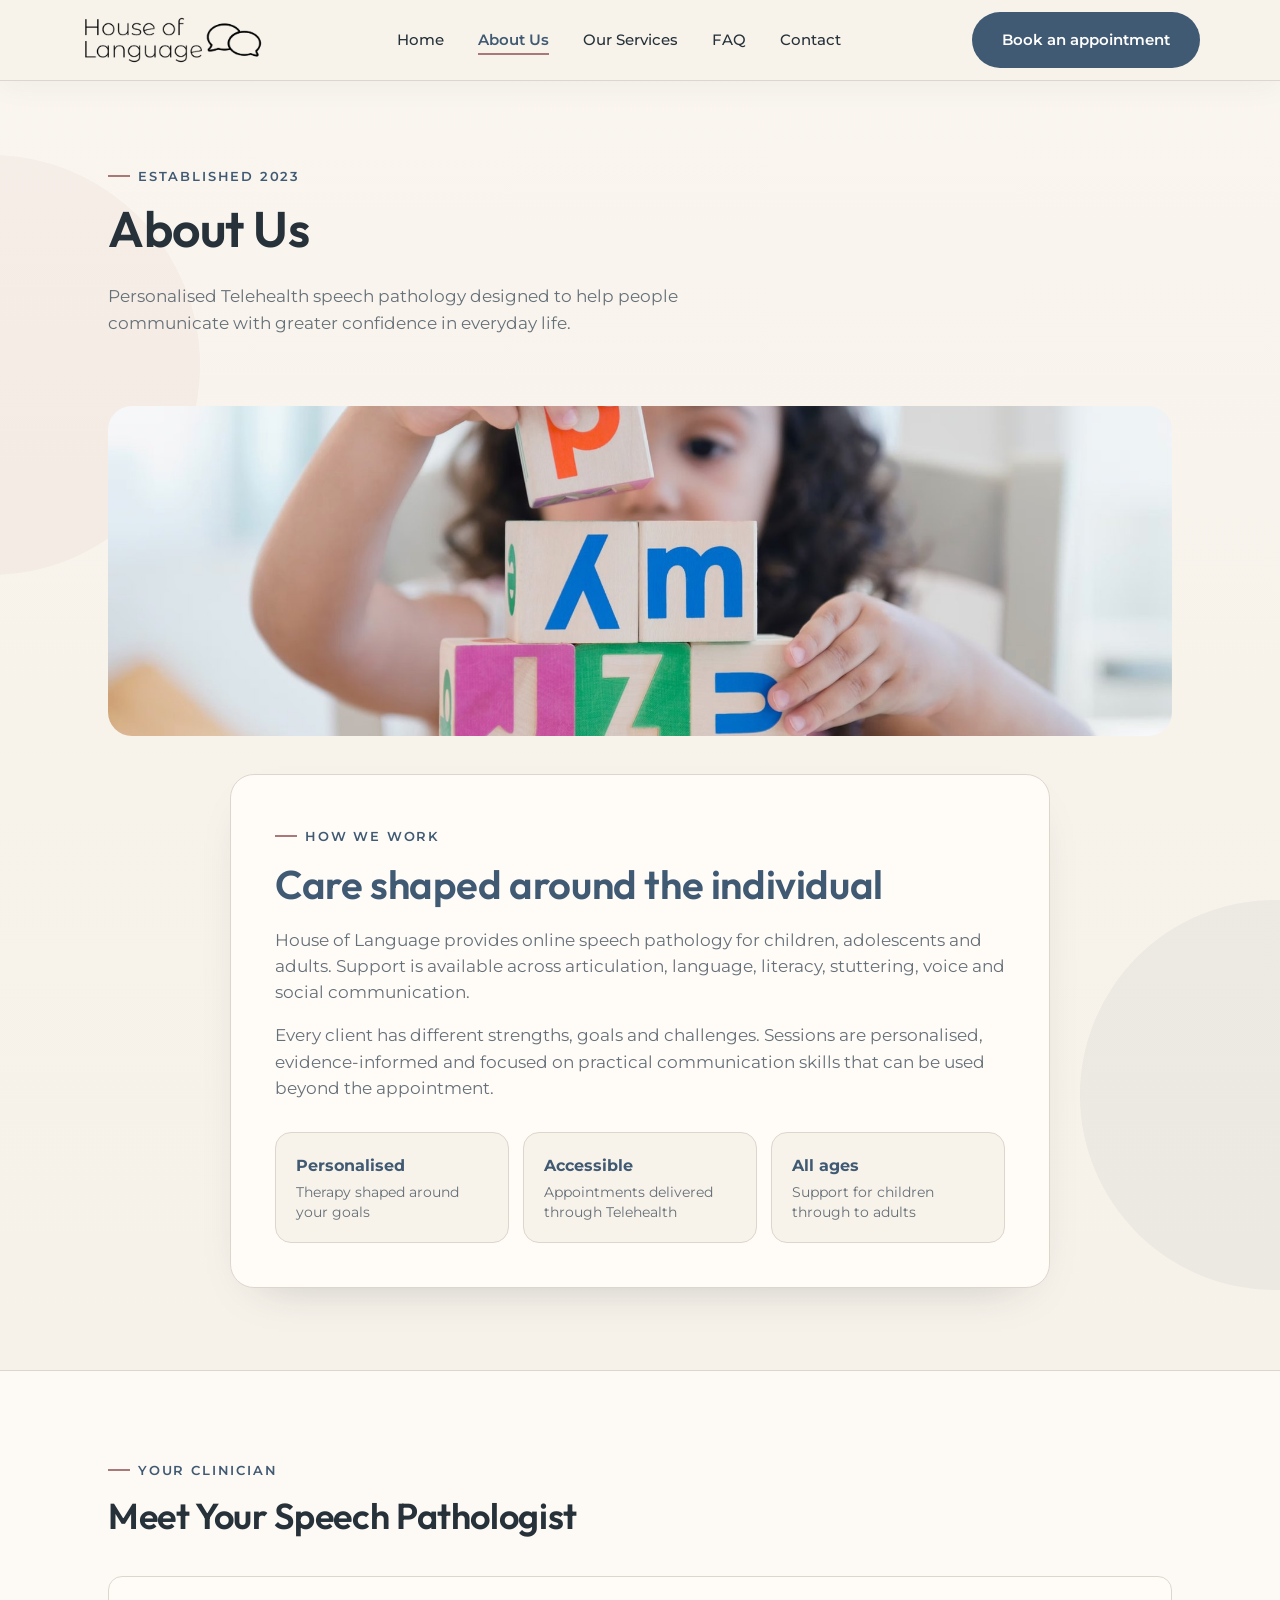
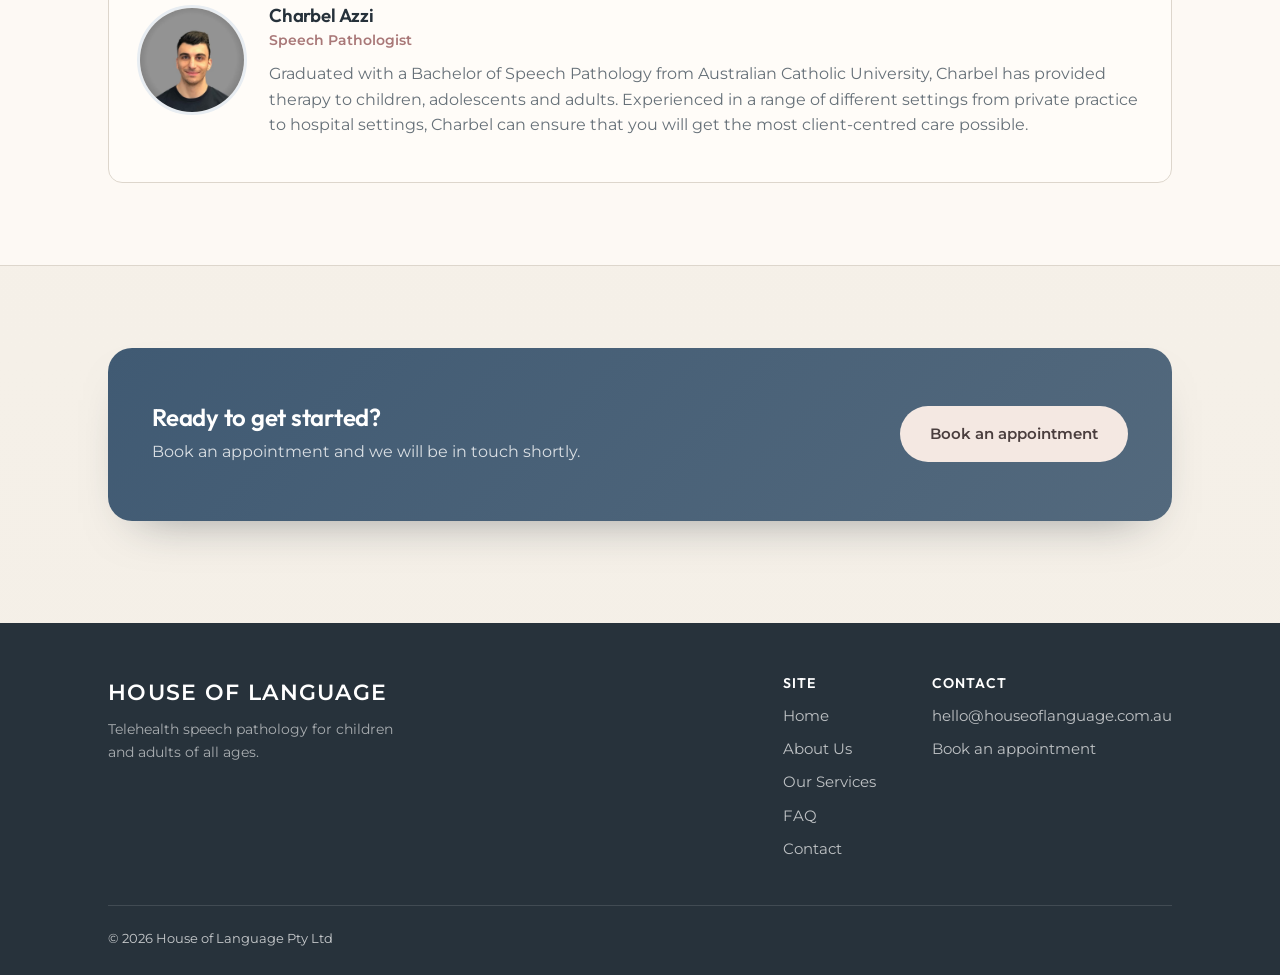
==== commit 174f4605: "Add files via upload" ====
--- a/about.html
+++ b/about.html
@@ -43,10 +43,10 @@
   </div>
 </header>
 
-<div class="page-bubbles" aria-hidden="true">
-  <span class="speech-bubble bubble-one"></span>
-  <span class="speech-bubble bubble-two"></span>
-  <span class="speech-bubble bubble-three"></span>
+<div class="page-circles" aria-hidden="true">
+  <span class="decor-circle circle-one"></span>
+  <span class="decor-circle circle-two"></span>
+  <span class="decor-circle circle-three"></span>
 </div>
 
 <section class="page-hero">
--- a/styles.css
+++ b/styles.css
@@ -176,7 +176,7 @@
 .team-role{ color:var(--gold); font-weight:600; font-size:14px; margin-bottom:10px; display:block; }
 
 /* ---------- FAQ accordion ---------- */
-.faq-list{ max-width:820px; }
+.faq-list{ width:100%; max-width:none; }
 .faq-item{ border-bottom:1px solid var(--line); }
 .faq-q{
   width:100%; text-align:left; background:none; border:none; cursor:pointer;
@@ -493,7 +493,8 @@
   object-position:center 46%;
 }
 
-.page-bubbles{
+/* ---------- Decorative circles ---------- */
+.page-circles{
   position:absolute;
   inset:0;
   z-index:0;
@@ -507,59 +508,34 @@
   position:relative;
   z-index:1;
 }
-.speech-bubble{
+.decor-circle{
   position:absolute;
   display:block;
-  width:94px;
-  height:66px;
-  border:2px solid rgba(169,120,120,.18);
   border-radius:50%;
-  transform:rotate(-10deg);
-}
-.speech-bubble::after{
-  content:"";
-  position:absolute;
-  width:18px;
-  height:18px;
-  right:7px;
-  bottom:-8px;
-  border-right:2px solid rgba(169,120,120,.18);
-  border-bottom:2px solid rgba(169,120,120,.18);
-  background:transparent;
-  transform:rotate(32deg) skew(8deg);
-}
-.speech-bubble:nth-child(2){
-  border-color:rgba(64,90,115,.14);
-}
-.speech-bubble:nth-child(2)::after{
-  border-color:rgba(64,90,115,.14);
-}
-.speech-bubble:nth-child(3){
-  border-color:rgba(177,155,132,.18);
-}
-.speech-bubble:nth-child(3)::after{
-  border-color:rgba(177,155,132,.18);
-}
-
-.home-page .bubble-one{ top:135px; right:-24px; width:140px; height:98px; }
-.home-page .bubble-two{ top:760px; left:-42px; width:112px; height:78px; transform:rotate(14deg); }
-.home-page .bubble-three{ bottom:310px; right:5%; width:76px; height:54px; transform:rotate(-18deg); }
-
-.about-page .bubble-one{ top:185px; left:-34px; width:118px; height:82px; transform:rotate(12deg); }
-.about-page .bubble-two{ top:820px; right:-30px; width:142px; height:100px; }
-.about-page .bubble-three{ bottom:250px; left:7%; width:72px; height:50px; transform:rotate(-20deg); }
-
-.services-page .bubble-one{ top:155px; right:-30px; width:126px; height:88px; }
-.services-page .bubble-two{ top:920px; left:-38px; width:108px; height:76px; transform:rotate(18deg); }
-.services-page .bubble-three{ bottom:280px; right:8%; width:78px; height:55px; transform:rotate(-16deg); }
-
-.faq-page .bubble-one{ top:170px; left:-30px; width:112px; height:78px; transform:rotate(14deg); }
-.faq-page .bubble-two{ top:670px; right:-28px; width:132px; height:92px; }
-.faq-page .bubble-three{ bottom:230px; left:10%; width:70px; height:50px; transform:rotate(-14deg); }
-
-.contact-page .bubble-one{ top:150px; right:-32px; width:124px; height:86px; }
-.contact-page .bubble-two{ top:690px; left:-38px; width:110px; height:76px; transform:rotate(16deg); }
-.contact-page .bubble-three{ bottom:240px; right:9%; width:74px; height:52px; transform:rotate(-18deg); }
+  background:rgba(184,132,128,.075);
+}
+.decor-circle:nth-child(2){ background:rgba(64,90,115,.055); }
+.decor-circle:nth-child(3){ background:rgba(190,169,145,.075); }
+
+.home-page .circle-one{ top:120px; right:-170px; width:430px; height:430px; }
+.home-page .circle-two{ top:880px; left:-210px; width:360px; height:360px; }
+.home-page .circle-three{ bottom:180px; right:7%; width:150px; height:150px; }
+
+.about-page .circle-one{ top:155px; left:-220px; width:420px; height:420px; }
+.about-page .circle-two{ top:900px; right:-190px; width:390px; height:390px; }
+.about-page .circle-three{ bottom:190px; left:8%; width:145px; height:145px; }
+
+.services-page .circle-one{ top:145px; right:-205px; width:410px; height:410px; }
+.services-page .circle-two{ top:1020px; left:-220px; width:380px; height:380px; }
+.services-page .circle-three{ bottom:220px; right:9%; width:155px; height:155px; }
+
+.faq-page .circle-one{ top:165px; left:-230px; width:430px; height:430px; }
+.faq-page .circle-two{ top:760px; right:-210px; width:400px; height:400px; }
+.faq-page .circle-three{ bottom:170px; left:10%; width:150px; height:150px; }
+
+.contact-page .circle-one{ top:135px; right:-215px; width:420px; height:420px; }
+.contact-page .circle-two{ top:760px; left:-225px; width:390px; height:390px; }
+.contact-page .circle-three{ bottom:190px; right:8%; width:145px; height:145px; }
 
 .reveal{
   opacity:0;
@@ -585,7 +561,7 @@
   .services-content{ padding-top:14px; }
   .services-banner{ height:220px; margin-bottom:32px; }
   .grid{ gap:22px; }
-  .speech-bubble{ opacity:.7; transform:scale(.78); }
+  .decor-circle{ opacity:.75; }
 }
 
 
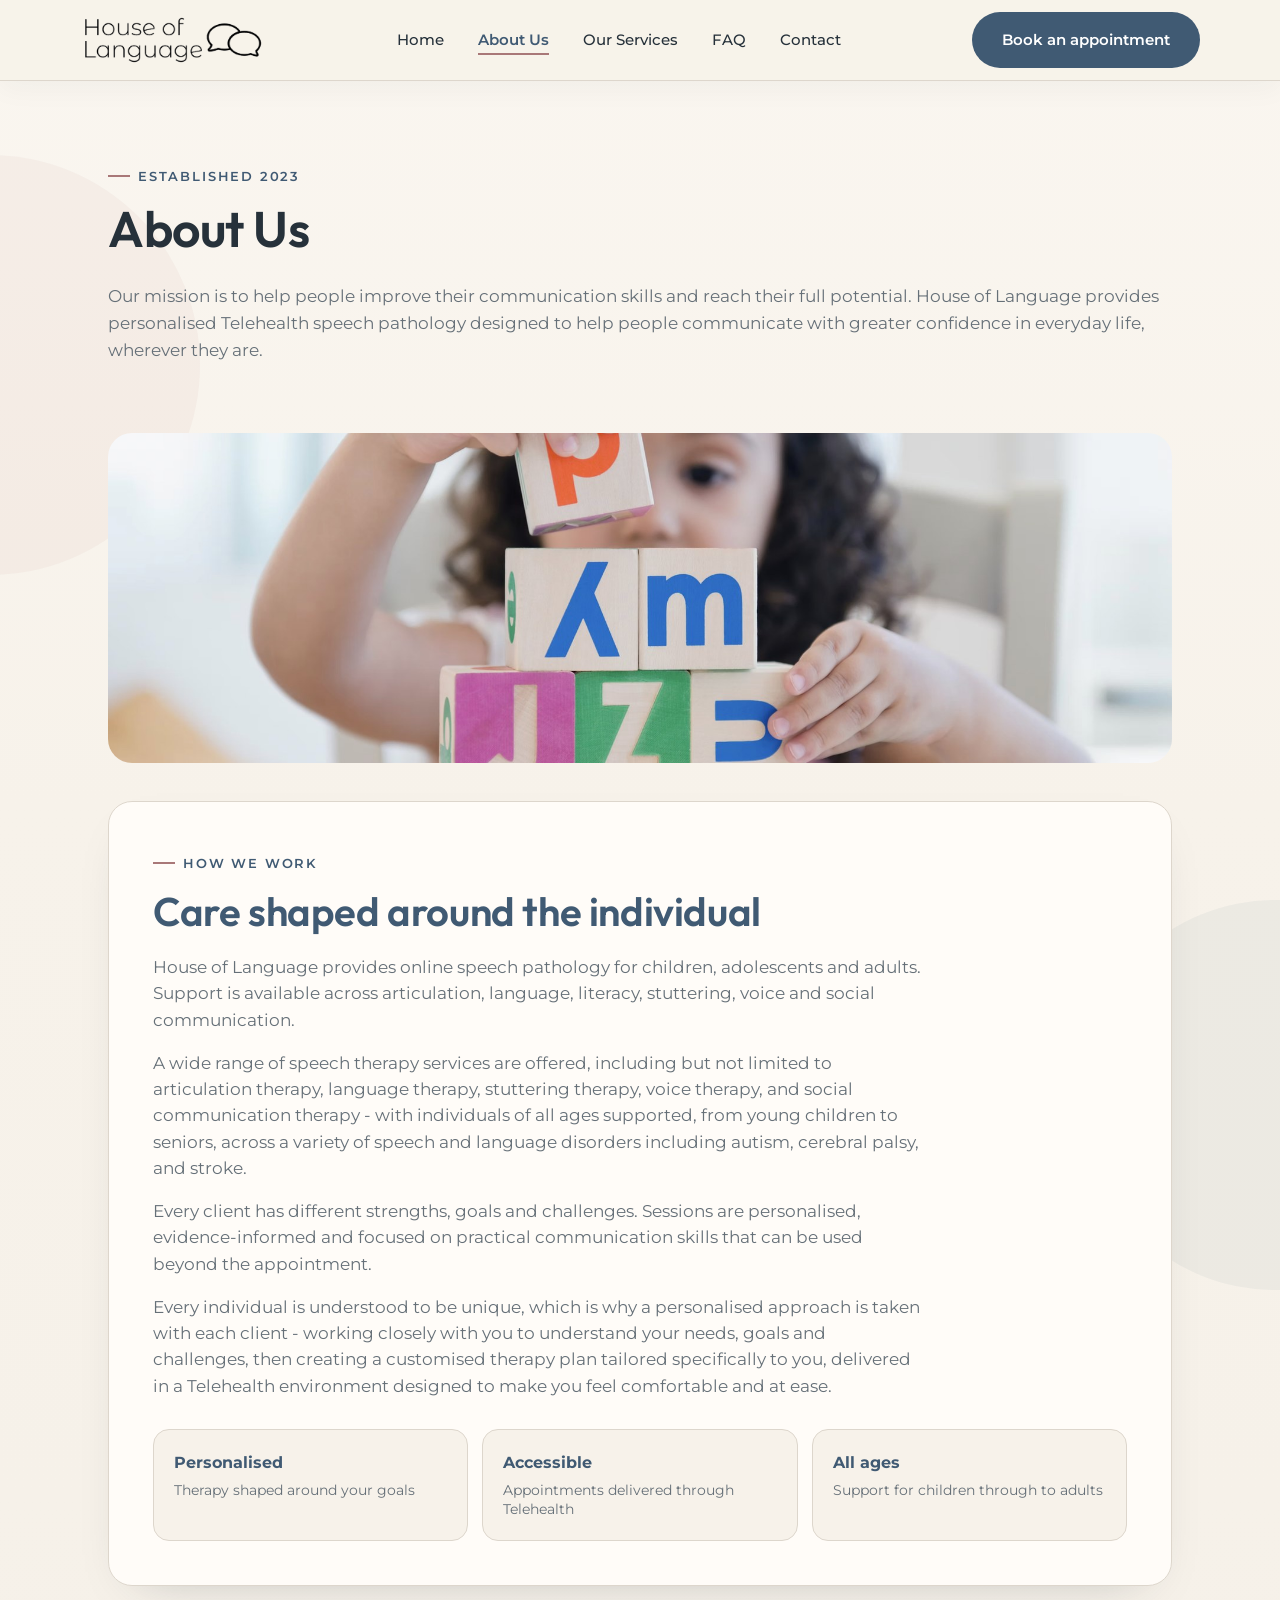
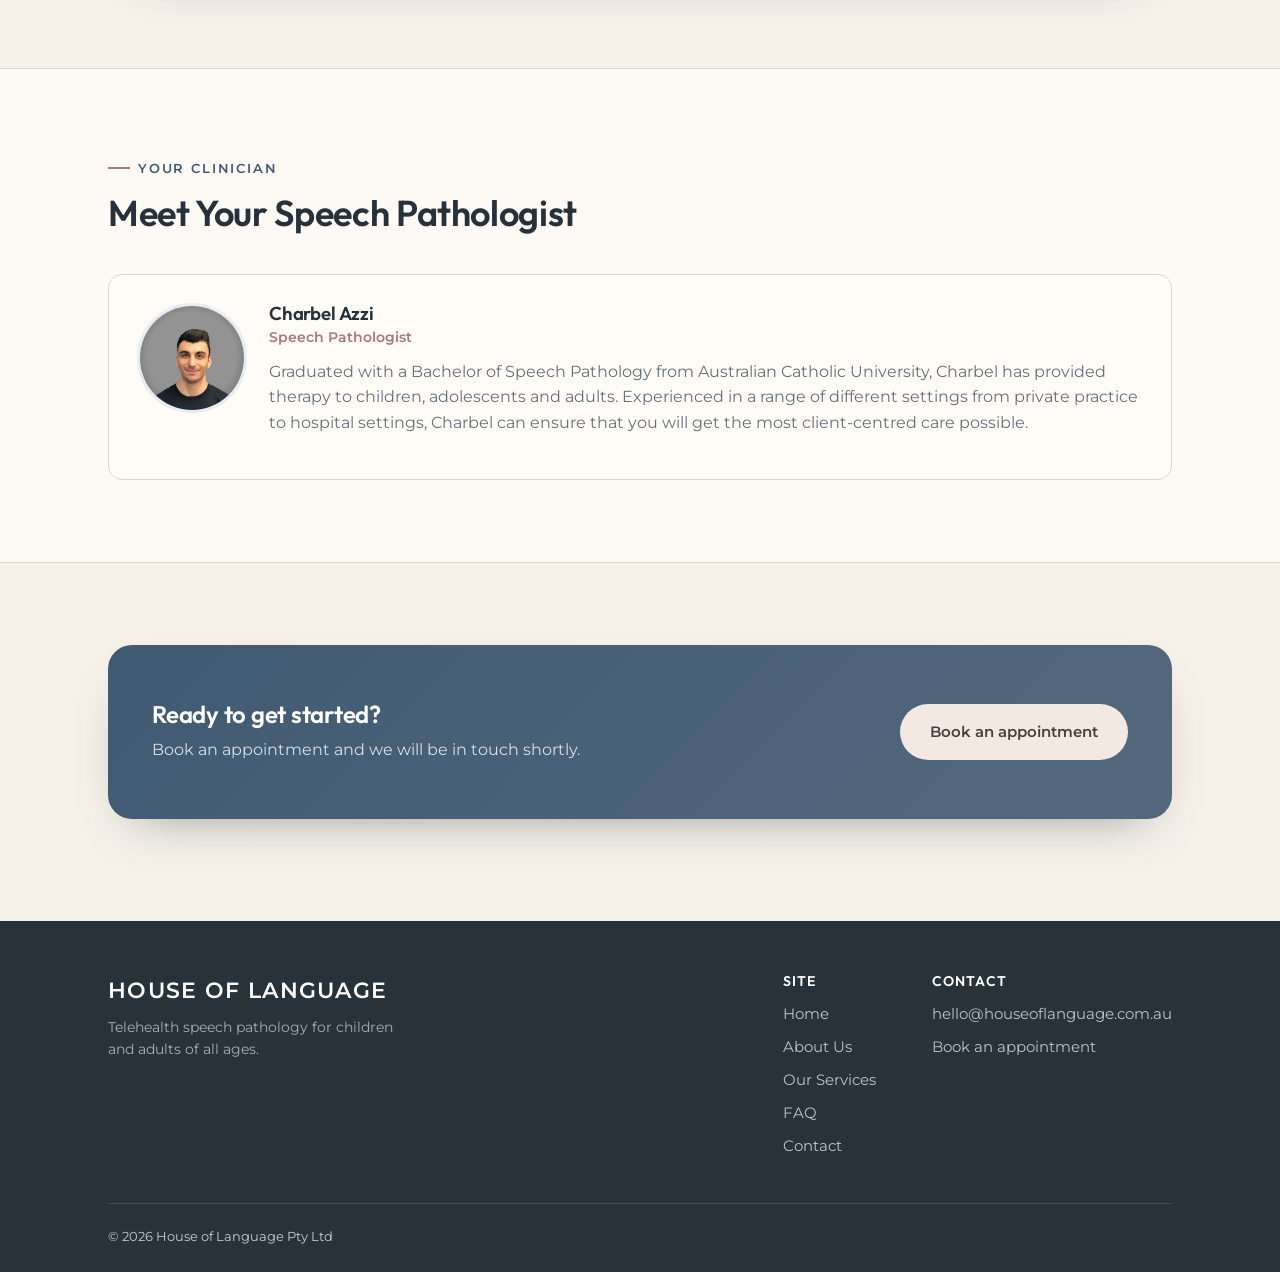
==== commit 5fe99fe7: "Add files via upload" ====
--- a/about.html
+++ b/about.html
@@ -53,7 +53,7 @@
   <div class="wrap">
     <div class="eyebrow">Established 2023</div>
     <h1>About Us</h1>
-    <p>Personalised Telehealth speech pathology designed to help people communicate with greater confidence in everyday life.</p>
+    <p>Our mission is to help people improve their communication skills and reach their full potential. House of Language provides personalised Telehealth speech pathology designed to help people communicate with greater confidence in everyday life, wherever they are.</p>
   </div>
 </section>
 
@@ -71,7 +71,9 @@
       <div class="eyebrow">How we work</div>
       <h2>Care shaped around the individual</h2>
       <p>House of Language provides online speech pathology for children, adolescents and adults. Support is available across articulation, language, literacy, stuttering, voice and social communication.</p>
+      <p>A wide range of speech therapy services are offered, including but not limited to articulation therapy, language therapy, stuttering therapy, voice therapy, and social communication therapy - with individuals of all ages supported, from young children to seniors, across a variety of speech and language disorders including autism, cerebral palsy, and stroke.</p>
       <p>Every client has different strengths, goals and challenges. Sessions are personalised, evidence-informed and focused on practical communication skills that can be used beyond the appointment.</p>
+      <p>Every individual is understood to be unique, which is why a personalised approach is taken with each client - working closely with you to understand your needs, goals and challenges, then creating a customised therapy plan tailored specifically to you, delivered in a Telehealth environment designed to make you feel comfortable and at ease.</p>
       <div class="about-highlights">
         <div><strong>Personalised</strong><span>Therapy shaped around your goals</span></div>
         <div><strong>Accessible</strong><span>Appointments delivered through Telehealth</span></div>
--- a/styles.css
+++ b/styles.css
@@ -214,6 +214,18 @@
 }
 .field input:focus, .field textarea:focus, .field select:focus{ border-color:var(--teal-mid); outline:none; }
 .form-note{ font-size:13px; color:var(--ink-soft); margin-top:10px; }
+.form-note.is-error{ color:#B3261E; }
+
+.form-confirmation{
+  background:var(--card); border:1px solid var(--line); border-radius:var(--radius);
+  padding:44px 36px; text-align:center;
+}
+.form-confirmation .confirm-icon{
+  width:56px; height:56px; border-radius:50%; background:var(--teal-pale); color:var(--teal-deep);
+  display:flex; align-items:center; justify-content:center; margin:0 auto 18px;
+}
+.form-confirmation h3{ color:var(--teal-deep); font-size:22px; margin-bottom:8px; }
+.form-confirmation p{ margin-bottom:0; }
 .contact-info-card{ background:var(--teal-pale); border-radius:var(--radius); padding:32px; }
 .contact-info-card h3{ color:var(--teal-deep); }
 .contact-info-row{ display:flex; gap:12px; align-items:flex-start; margin-bottom:18px; }
@@ -337,8 +349,6 @@
   stroke-linejoin:round;
 }
 .about-story{
-  max-width:820px;
-  margin:0 auto;
   padding:44px;
   background:var(--card);
   border:1px solid var(--line);
@@ -462,6 +472,10 @@
   border-radius:24px;
 }
 
+.about-page .page-hero p{
+  max-width:none;
+}
+
 .grid{
   gap:30px;
 }
